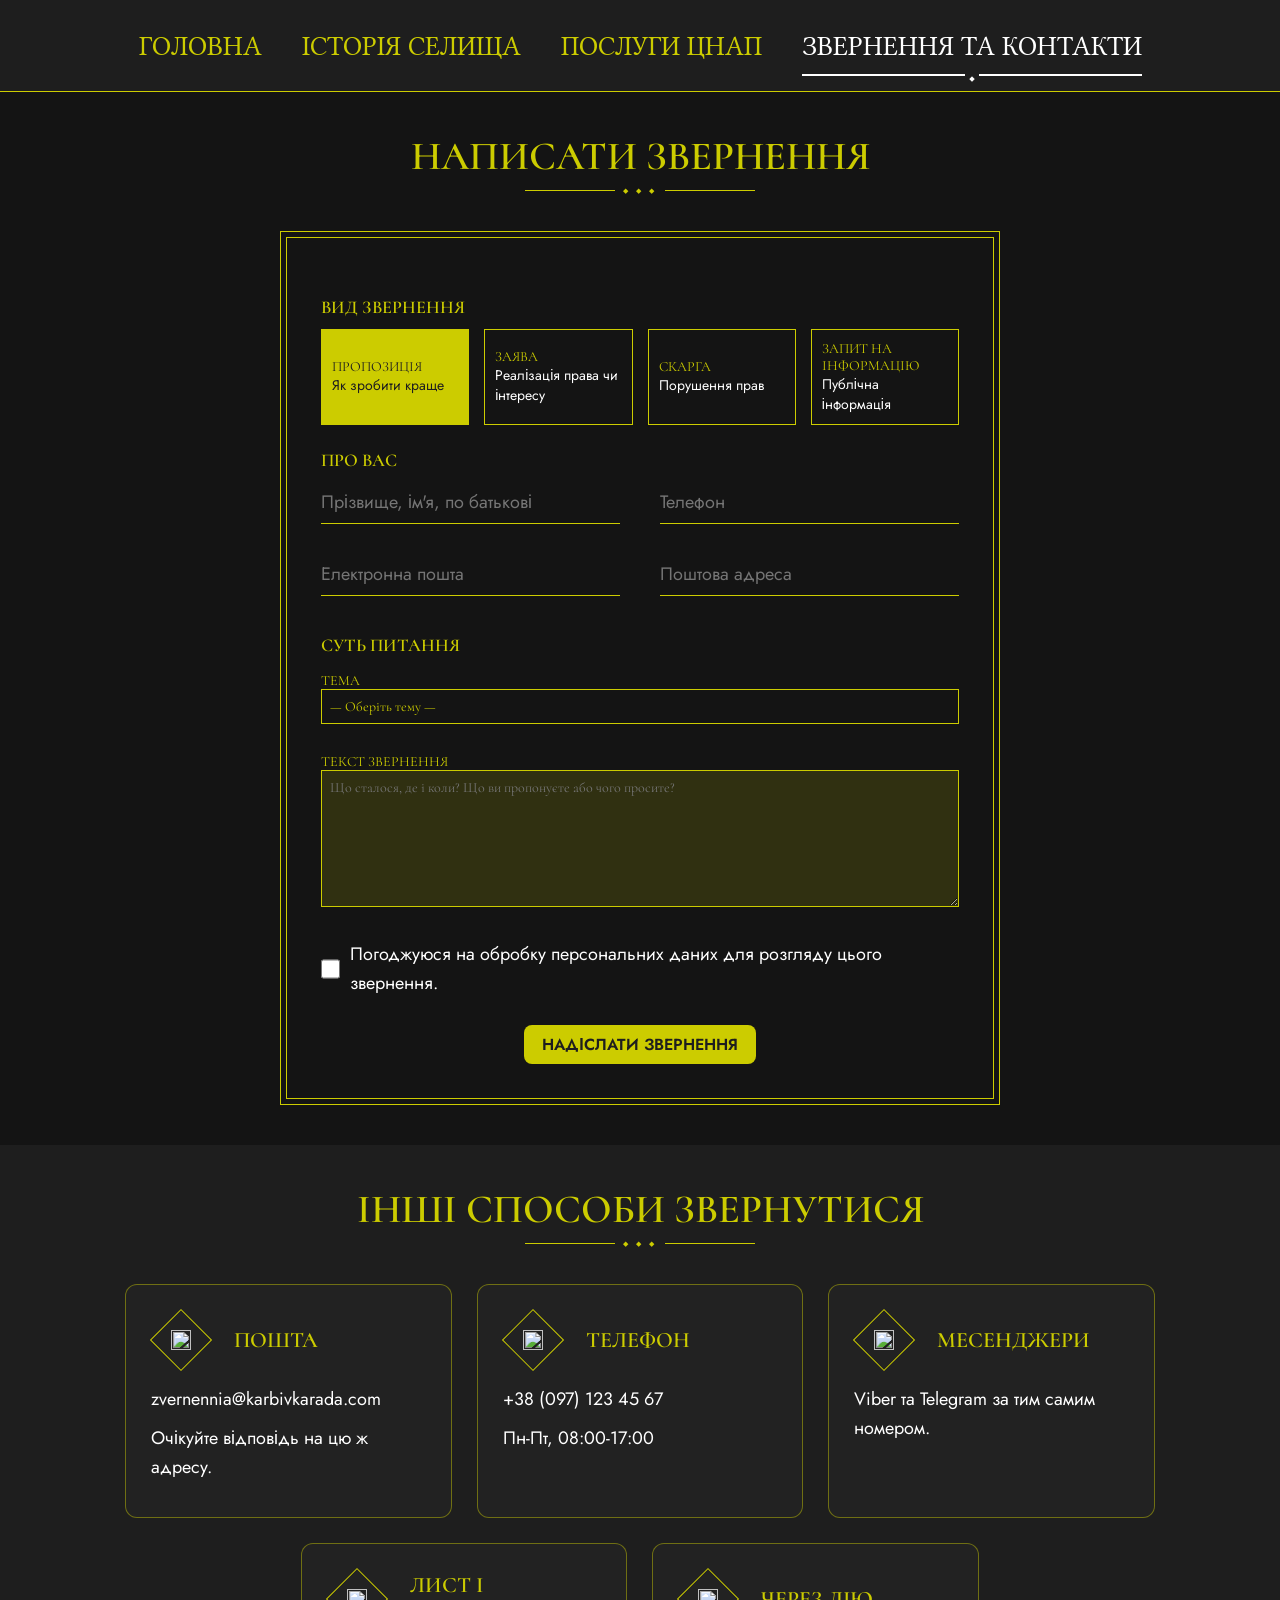
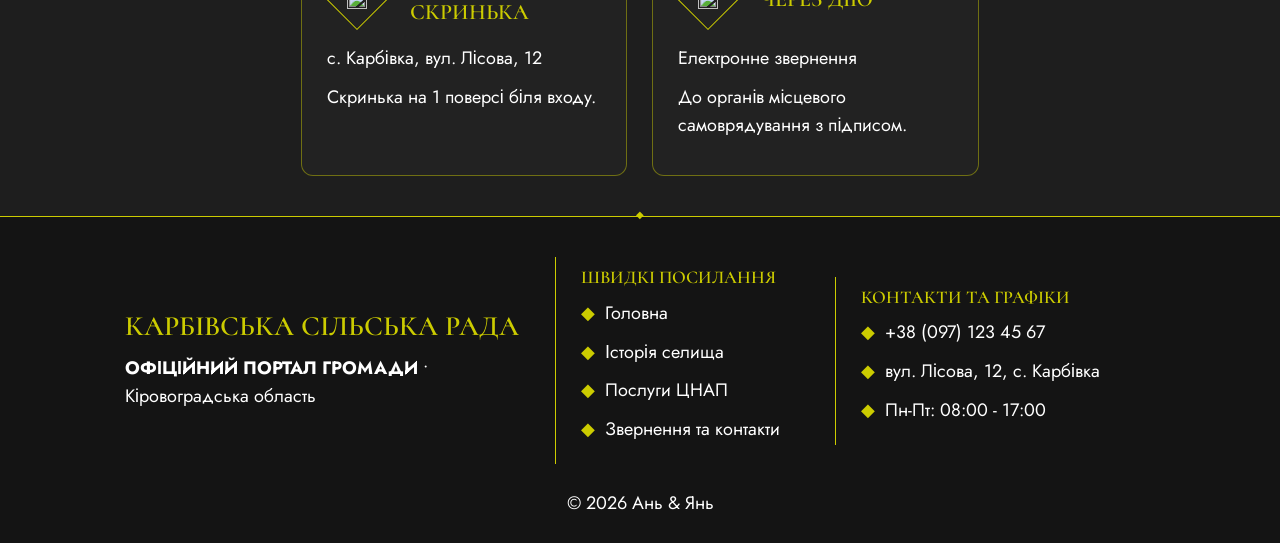
==== contact.html @ 9ec7e007 "Individual task" ====
<!doctype html>
<html lang="uk">
	<head>
		<meta charset="utf-8" />
		<meta name="viewport" content="width=device-width,initial-scale=1" />
		<title>Звернення та контакти — Карбівська сільська рада</title>
		<link rel="stylesheet" href="css/reset.css" />
		<link rel="stylesheet" href="css/base.css" />
		<link rel="stylesheet" href="css/components.css" />
		<link rel="stylesheet" href="css/layout.css" />
		<link rel="stylesheet" href="css/contact.css" />
		<link rel="stylesheet" href="css/responsive.css" />
	</head>
	<body data-p="contact">
		<!-- Шапка сайту -->
		<header class="top">
			<button class="burger" aria-label="Меню">
				<img class="" src="img/icons/menu.svg" alt="" />
			</button>
			<nav id="nav">
				<a href="index.html">Головна</a>
				<a href="history.html">Історія селища</a>
				<a href="services.html">Послуги ЦНАП</a>
				<a href="contact.html" class="on">Звернення та контакти</a>
			</nav>
		</header>
		<main>
			<section class="sec alt">
				<div class="wrap">
					<h2 class="ttl">НАПИСАТИ ЗВЕРНЕННЯ</h2>
					<div class="dv s"></div>
					<form id="f" class="frame fm" novalidate>
						<h4>Вид звернення</h4>
						<div class="types" id="types">
							<button type="button" data-t="0">
								<b>Пропозиція</b>
								Як зробити краще
							</button>
							<button type="button" data-t="1">
								<b>Заява</b>
								Реалізація права чи інтересу
							</button>
							<button type="button" data-t="2">
								<b>Скарга</b>
								Порушення прав
							</button>
							<button type="button" data-t="3">
								<b>Запит на інформацію</b>
								Публічна інформація
							</button>
						</div>
						<h4>Про вас</h4>
						<div class="g2">
							<label>
								<input name="name" placeholder="Прізвище, ім'я, по батькові" />
								<span class="err"></span>
							</label>
							<label>
								<input name="phone" placeholder="Телефон" />
								<span class="err"></span>
							</label>
							<label>
								<input name="email" placeholder="Електронна пошта" />
								<span class="err"></span>
							</label>
							<label>
								<input name="addr" placeholder="Поштова адреса" />
								<span class="err"></span>
							</label>
						</div>
						<h4>Суть питання</h4>
						<label class="lb">
							ТЕМА
							<select name="topic"></select>
							<span class="err"></span>
						</label>
						<label class="lb">
							ТЕКСТ ЗВЕРНЕННЯ
							<textarea
								name="text"
								rows="7"
								placeholder="Що сталося, де і коли? Що ви пропонуєте або чого просите?"
							></textarea>
							<span class="err"></span>
						</label>
						<label class="chk">
							<input type="checkbox" name="ok" />
							Погоджуюся на обробку персональних даних для розгляду цього звернення.
						</label>
						<span class="err" id="eok"></span>
						<button class="btn c" type="submit">НАДІСЛАТИ ЗВЕРНЕННЯ</button>
						<p id="okm" class="okm" hidden>
							Звернення надіслано. Відповідь надійде на вказану пошту.
						</p>
					</form>
				</div>
			</section>
			<section class="sec">
				<div class="wrap">
					<h2 class="ttl">ІНШІ СПОСОБИ ЗВЕРНУТИСЯ</h2>
					<div class="dv s"></div>
					<div class="grid3 o">
						<div class="card">
							<h3>
								<span class="dia"><img class="" src="img/icons/mail.svg" alt="" /></span>
								ПОШТА
							</h3>
							<p>zvernennia@karbivkarada.com</p>
							<p>Очікуйте відповідь на цю ж адресу.</p>
						</div>
						<div class="card">
							<h3>
								<span class="dia"><img class="" src="img/icons/phone.svg" alt="" /></span>
								ТЕЛЕФОН
							</h3>
							<p>+38 (097) 123 45 67</p>
							<p>Пн-Пт, 08:00-17:00</p>
						</div>
						<div class="card">
							<h3>
								<span class="dia"><img class="" src="img/icons/chat.svg" alt="" /></span>
								МЕСЕНДЖЕРИ
							</h3>
							<p>Viber та Telegram за тим самим номером.</p>
							<p></p>
						</div>
						<div class="card">
							<h3>
								<span class="dia"><img class="" src="img/icons/location.svg" alt="" /></span>
								ЛИСТ І СКРИНЬКА
							</h3>
							<p>с. Карбівка, вул. Лісова, 12</p>
							<p>Скринька на 1 поверсі біля входу.</p>
						</div>
						<div class="card">
							<h3>
								<span class="dia"><img class="" src="img/icons/mobile.svg" alt="" /></span>
								ЧЕРЕЗ ДІЮ
							</h3>
							<p>Електронне звернення</p>
							<p>До органів місцевого самоврядування з підписом.</p>
						</div>
					</div>
				</div>
			</section>
		</main>
		<!-- Футер сайту -->
		<footer class="ft">
			<div class="wrap fg">
				<div>
					<h3>Карбівська сільська рада</h3>
					<p>
						<b>ОФІЦІЙНИЙ ПОРТАЛ ГРОМАДИ</b>
						• Кіровоградська область
					</p>
				</div>
				<div class="fc">
					<h4>Швидкі посилання</h4>
					<a href="index.html">Головна</a>
					<a href="history.html">Історія селища</a>
					<a href="services.html">Послуги ЦНАП</a>
					<a href="contact.html">Звернення та контакти</a>
				</div>
				<div class="fc">
					<h4>Контакти та графіки</h4>
					<p>+38 (097) 123 45 67</p>
					<p>вул. Лісова, 12, с. Карбівка</p>
					<p>Пн-Пт: 08:00 - 17:00</p>
				</div>
			</div>
			<p class="cp">© 2026 Ань &amp; Янь</p>
		</footer>
		<script src="js/common/utils.js"></script>
		<script src="js/common/nav.js"></script>
		<script src="js/data/topics.js"></script>
		<script src="js/pages/contact.js"></script>
	</body>
</html>
---- css/base.css ----
/* Шрифти з Google Fonts */
@import url("https://fonts.googleapis.com/css2?family=Cormorant:wght@500;600;700&family=Jost:wght@400;500;600&family=Libertinus+Serif:wght@400;600&family=Nunito:wght@600;700&display=swap");

:root {
	/* ширина сторінки */
	--width: 1440px;
	--content-width: 1190px;

	/* кольори */
	--color-accent: #CCCC00;
	--color-bg: #1E1E1E;
	--color-bg-dark: #141414;
	--color-white: #FFFFFF;
	--color-text: #FFFFFF;
	--color-card: #222222;
	--color-muted: #B9B9A8;
	--color-error: #FF7A6B;

	/* шрифти */
	--font-head: "Cormorant", Georgia, serif;
	--font-menu: "Libertinus Serif", Georgia, serif;
	--font-text: "Jost", Arial, sans-serif;
	--font-num: "Nunito", Arial, sans-serif;

	/* жирність шрифту */
	--fw-regular: 400;
	--fw-medium: 500;
	--fw-semibold: 600;
	--fw-bold: 700;

	/* розміри тексту */
	--size-menu: 30px; /* пункти меню */
	--size-h1: 48px; /* назва сайту в банері */
	--size-h2: 40px; /* заголовки секцій */
	--size-h3: 22px; /* підзаголовки */
	--size-num: 40px; /* числа (дати подій) */
	--size-p: 18px; /* основний текст */

	/* відступи */
	--space-xs: 10px;
	--space-sm: 15px;
	--space-md: 25px;
	--space-lg: 40px;
	--space-side: 125px; /* бокові поля контенту */
	--space-top: 40px; /* відступ зверху */

	/* скруглення кутів */
	--radius-sm: 8px;
	--radius-md: 10px;
}

html {
	scroll-behavior: smooth;
}

body {
	font-family: var(--font-text);
	font-weight: var(--fw-regular);
	font-size: var(--size-p);
	line-height: 1.6;
	color: var(--color-text);
	background: var(--color-bg);
	overflow-x: hidden;
}

a {
	color: inherit;
}

h1, h2, h3, h4 {
	font-family: var(--font-head);
	font-weight: var(--fw-semibold);
	line-height: 1.2;
	color: var(--color-accent);
	text-transform: uppercase;
}

h1 { font-size: var(--size-h1); }
h2 { font-size: var(--size-h2); }
h3 { font-size: var(--size-h3); }
h4 { font-size: var(--size-p); }

em {
	font-style: normal;
	color: var(--color-accent);
}

/* Контейнер контенту з боковими полями */
.wrap {
	max-width: var(--width);
	margin: 0 auto;
	padding-inline: var(--space-side);
}

/* Вертикальні відступи секцій */
.sec {
	padding-block: var(--space-lg);
}

/* Темний фон секції */
.alt {
	background: var(--color-bg-dark);
	--bg-sec: var(--color-bg-dark);
}
---- css/components.css ----
/* Елементи, що повторюються: заголовки, розділювачі, кнопки, рамки, картки, іконки */

.ttl {
	text-align: center;
	font-size: clamp(26px, 4vw, var(--size-h2));
	margin-bottom: var(--space-xs);
}
.dv {
	position: relative;
	height: 1px;
	background: var(--color-accent);
	margin: var(--space-sm) 0;
}
.dv::after {
	content: '◆ ◆ ◆';
	position: absolute;
	left: 50%;
	top: 50%;
	transform: translate(-50%, -50%);
	padding: 0 8px;
	background: var(--bg-sec, var(--color-bg));
	color: var(--color-accent);
	font-size: 7px;
	line-height: 1;
	letter-spacing: 3px;
	white-space: nowrap;
}
.dv.s {
	width: 230px;
	margin: 0 auto var(--space-lg);
}
.btn {
	display: inline-flex;
	align-items: center;
	gap: var(--space-xs);
	background: var(--color-accent);
	color: var(--color-bg);
	font: var(--fw-semibold) 16px var(--font-text);
	padding: 8px 18px;
	border-radius: var(--radius-sm);
	transition: 0.2s;
}
.btn:hover {
	box-shadow: 0 0 14px var(--color-accent);
}
.btn.full {
	display: flex;
	justify-content: center;
	margin-top: var(--space-sm);
}
.frame {
	border: 1px solid var(--color-accent);
	outline: 1px solid var(--color-accent);
	outline-offset: -7px;
	padding: var(--space-md);
}
.pframe {
	border: 1px solid var(--color-accent);
	padding: 5px;
}
.pframe img {
	width: 100%;
	border: 1px solid var(--color-accent);
	object-fit: cover;
	background: var(--color-card);
}
.card {
	background: var(--color-card);
	border: 1px solid rgba(204, 204, 0, 0.45);
	border-radius: 12px;
	padding: var(--space-md);
	transition: 0.25s;
}
.card:hover {
	border-color: var(--color-accent);
	box-shadow: 0 0 22px rgba(204, 204, 0, 0.45);
}
.dia {
	display: grid;
	place-items: center;
	flex: none;
	width: 44px;
	height: 44px;
	margin: 8px 16px 8px 8px;
	border: 1px solid var(--color-accent);
	transform: rotate(45deg);
}
.dia img {
	transform: rotate(-45deg);
	width: 20px;
	height: 20px;
}
.sq {
	display: grid;
	place-items: center;
	flex: none;
	width: 40px;
	height: 40px;
	border: 1px solid var(--color-accent);
}
.sq img {
	width: 20px;
	height: 20px;
}
.ic {
	display: inline-block;
	width: 20px;
	height: 20px;
	vertical-align: middle;
}
.grid3 {
	display: grid;
	grid-template-columns: repeat(3, 1fr);
	gap: var(--space-md);
}
.grid3 h3 {
	display: flex;
	align-items: center;
	gap: var(--space-sm);
	margin-bottom: var(--space-sm);
}
.grid3 ul {
	list-style: none;
}
.grid3 li {
	margin: var(--space-xs) 0;
}
.grid3 li::before {
	content: '◆';
	color: var(--color-accent);
	font-size: 10px;
	margin-right: var(--space-xs);
}
.grid3 p {
	margin: var(--space-xs) 0;
}
.grid3.o {
	grid-template-columns: repeat(6, 1fr);
}
.o .card {
	grid-column: span 2;
}
.o .card:nth-child(4) {
	grid-column: 2/4;
}
.o .card:nth-child(5) {
	grid-column: 4/6;
}
.mut {
	text-align: center;
	color: var(--color-muted);
}
---- css/layout.css ----
/* Шапка з меню, бургер і футер (спільні для всіх сторінок) */

.top {
	padding: var(--space-md) var(--space-side) var(--space-sm);
	border-bottom: 1px solid var(--color-accent);
	text-align: center;
}
.burger {
	display: none;
	margin: 0 auto;
	padding: 6px 12px;
	border: 1px solid var(--color-accent);
}
.burger img {
	width: 26px;
}
nav {
	display: flex;
	justify-content: center;
	gap: clamp(20px, 3.5vw, var(--space-lg));
}
nav a {
	position: relative;
	padding-bottom: 6px;
	font-family: var(--font-menu);
	font-size: clamp(18px, 2.1vw, var(--size-menu));
	text-transform: uppercase;
	color: var(--color-accent);
}
nav a.on {
	color: var(--color-white);
	border-bottom: 2px solid var(--color-white);
}
nav a.on::after {
	content: '◆';
	position: absolute;
	left: 50%;
	bottom: -9px;
	transform: translateX(-50%);
	padding: 0 4px;
	background: var(--color-bg);
	color: var(--color-white);
	font-size: 9px;
	line-height: 1;
}
.ft {
	position: relative;
	border-top: 1px solid var(--color-accent);
	background: var(--color-bg-dark);
	padding-top: var(--space-lg);
}
.ft::before {
	content: '◆';
	position: absolute;
	top: -7px;
	left: 50%;
	transform: translateX(-50%);
	color: var(--color-accent);
	font-size: 10px;
	line-height: 1;
}
.fg {
	display: grid;
	grid-template-columns: 1fr 280px 320px;
	align-items: center;
}
.fg > div {
	padding: var(--space-xs) var(--space-md);
}
.fg > div:first-child {
	padding-left: 0;
}
.fg h3 {
	font-size: 28px;
	margin-bottom: var(--space-xs);
}
.fc {
	border-left: 1px solid var(--color-accent);
}
.fc h4 {
	margin-bottom: var(--space-xs);
}
.fc a,
.fc p {
	display: block;
	margin: var(--space-xs) 0;
}
.fc a::before,
.fc p::before {
	content: '◆';
	color: var(--color-accent);
	margin-right: var(--space-xs);
}
.cp {
	padding: var(--space-md);
	text-align: center;
}
---- css/contact.css ----
/* Звернення: форма та вкладки видів звернення */

.fm {
	max-width: 720px;
	margin: 0 auto;
	padding: var(--space-lg);
}
.fm h4 {
	margin: var(--space-md) 0 var(--space-xs);
}
.types {
	display: grid;
	grid-template-columns: repeat(4, 1fr);
	gap: var(--space-sm);
}
.types button {
	padding: var(--space-xs);
	border: 1px solid var(--color-accent);
	text-align: left;
	font-size: 14px;
}
.types b {
	display: block;
	font: var(--fw-regular) 14px var(--font-head);
	color: var(--color-accent);
	text-transform: uppercase;
}
.types .on {
	background: var(--color-accent);
	color: var(--color-bg);
}
.types .on b {
	color: var(--color-bg);
}
.g2 {
	display: grid;
	grid-template-columns: 1fr 1fr;
	gap: var(--space-sm) var(--space-lg);
}
.fm input:not([type='checkbox']) {
	width: 100%;
	padding: 8px 0;
	border-bottom: 1px solid var(--color-accent);
	outline: 0;
}
.fm select,
.fm textarea {
	width: 100%;
	padding: 8px;
	border: 1px solid var(--color-accent);
	outline: 0;
}
.fm select {
	appearance: none;
	background: url(../img/icons/chevron.svg) no-repeat right 10px center;
}
.fm select option {
	background: var(--color-bg);
}
.fm textarea {
	background: rgba(204, 204, 0, 0.15);
	resize: vertical;
}
.lb {
	display: block;
	margin-top: var(--space-sm);
	font: 14px var(--font-head);
	color: var(--color-accent);
}
.chk {
	display: flex;
	align-items: center;
	gap: var(--space-xs);
	margin: var(--space-sm) 0 4px;
}
.chk input {
	width: 20px;
	height: 20px;
	accent-color: var(--color-accent);
}
.err {
	display: block;
	min-height: 14px;
	font-size: 12px;
	color: var(--color-error);
}
.btn.c {
	display: flex;
	margin: var(--space-xs) auto 0;
}
.okm {
	margin-top: var(--space-sm);
	text-align: center;
	color: var(--color-accent);
}
---- css/responsive.css ----
/* Адаптивність: до 1200px, планшет (до 900px), телефон (до 600px) */

@media (max-width: 1200px) {
	:root {
		--space-side: 40px;
	}
	.ban {
		grid-template-columns: 100px 1fr 24px 240px;
	}
	.addr {
		grid-template-columns: 320px 1fr;
		gap: var(--space-lg);
	}
	.fg {
		grid-template-columns: 1fr 1fr;
	}
	.cg {
		padding: var(--space-lg);
	}
}
@media (max-width: 900px) {
	.burger {
		display: block;
	}
	nav {
		display: none;
		flex-direction: column;
		gap: 0;
		margin-top: var(--space-sm);
	}
	nav.open {
		display: flex;
	}
	nav a {
		padding: 10px 0;
	}
	nav a.on::after {
		display: none;
	}
	.ban,
	.addr,
	.two,
	.ev,
	.cg,
	.fg {
		grid-template-columns: 1fr;
	}
	.fan,
	.sep,
	.two::before {
		display: none;
	}
	.two > div {
		padding-inline: 0;
	}
	.grid3,
	.grid3.o {
		grid-template-columns: 1fr 1fr;
	}
	.o .card {
		grid-column: auto !important;
	}
	.ev.r figure {
		order: 0;
	}
	.ev.r > div {
		text-align: left;
	}
	.mayor {
		max-width: 380px;
		margin: 0 auto;
	}
	.fc {
		border-left: 0;
	}
	.fg > div {
		padding-inline: 0;
	}
}
@media (max-width: 600px) {
	:root {
		--space-side: 20px;
	}
	.grid3,
	.grid3.o,
	.types,
	.g2 {
		grid-template-columns: 1fr;
	}
	.tip2 {
		width: 150px;
		font-size: 14px;
	}
	.tip2 .gem {
		display: none;
	}
	.pt {
		font-size: 16px;
	}
	.evt {
		grid-template-columns: 70px 1fr;
	}
	.fr {
		flex-wrap: wrap;
	}
	.fm {
		padding: var(--space-md) var(--space-sm);
	}
	.hd {
		flex-direction: column;
	}
	.dv.s {
		width: 60%;
	}
}
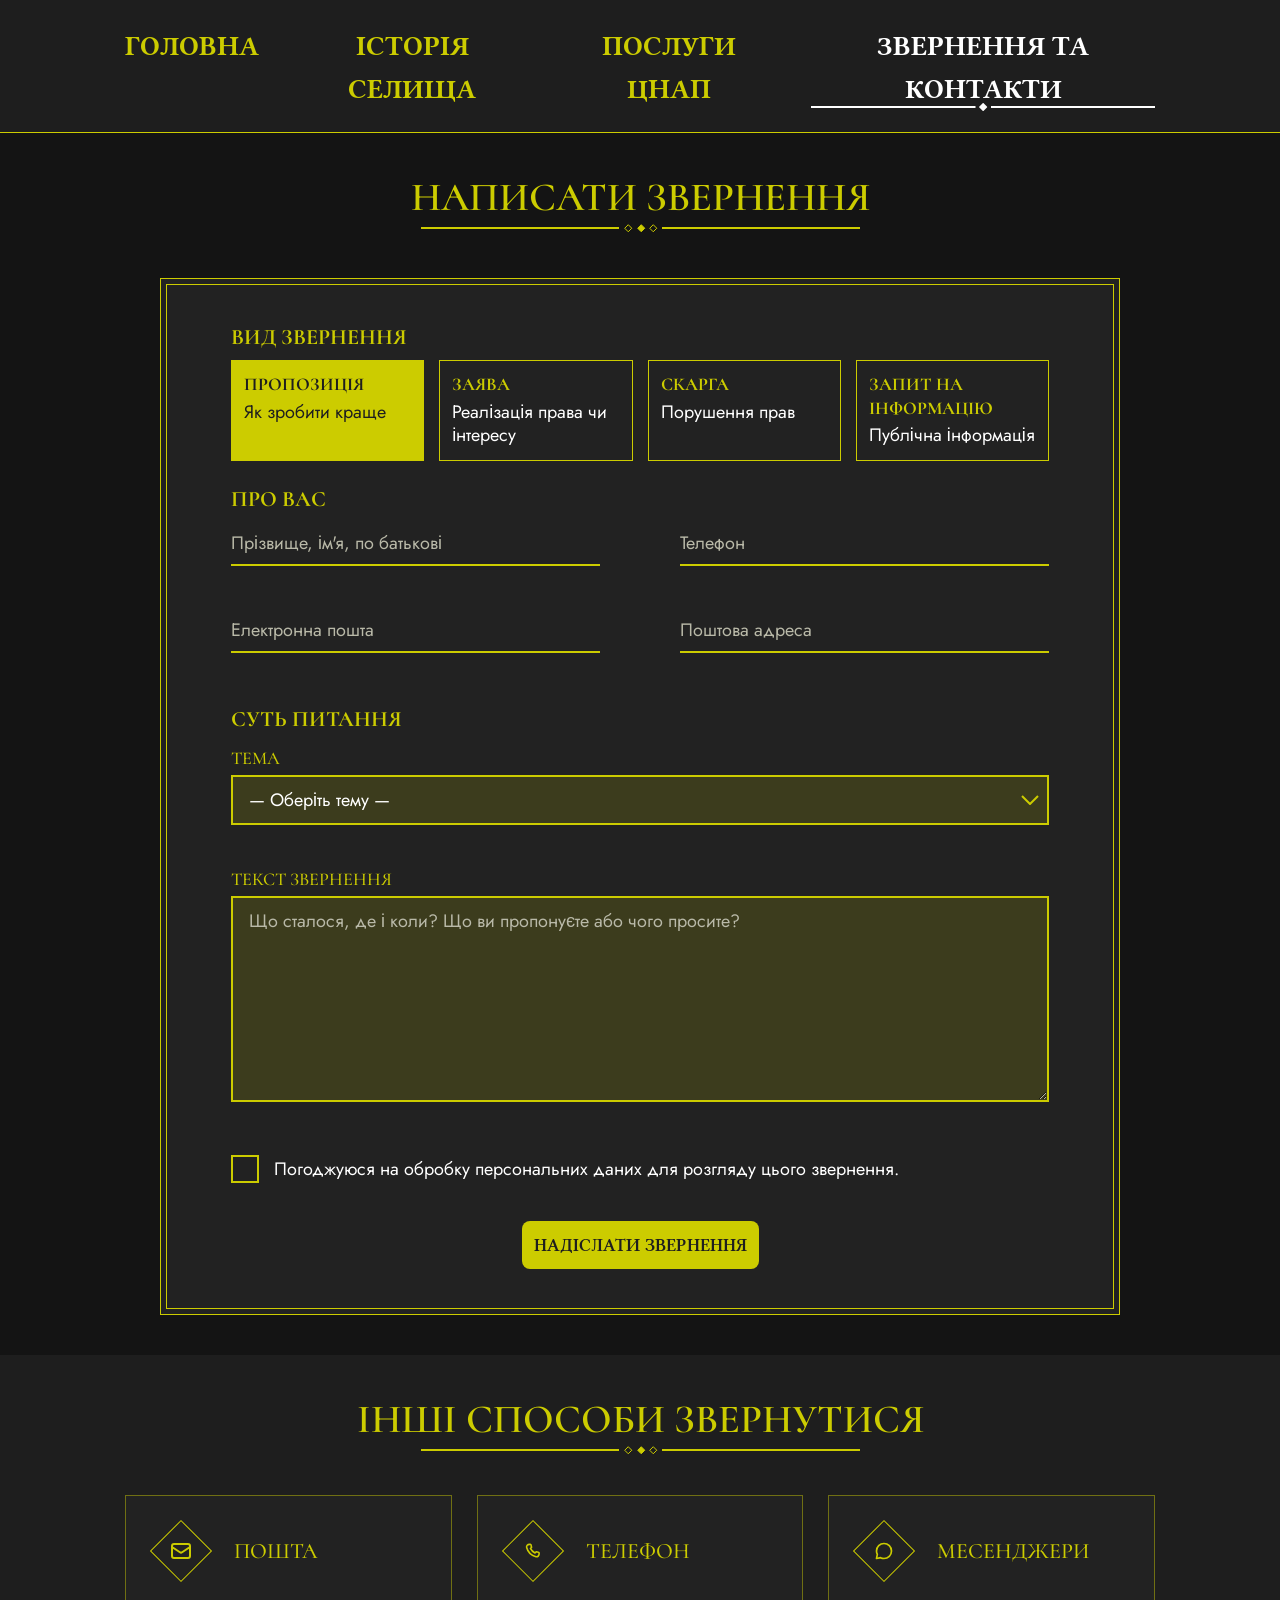
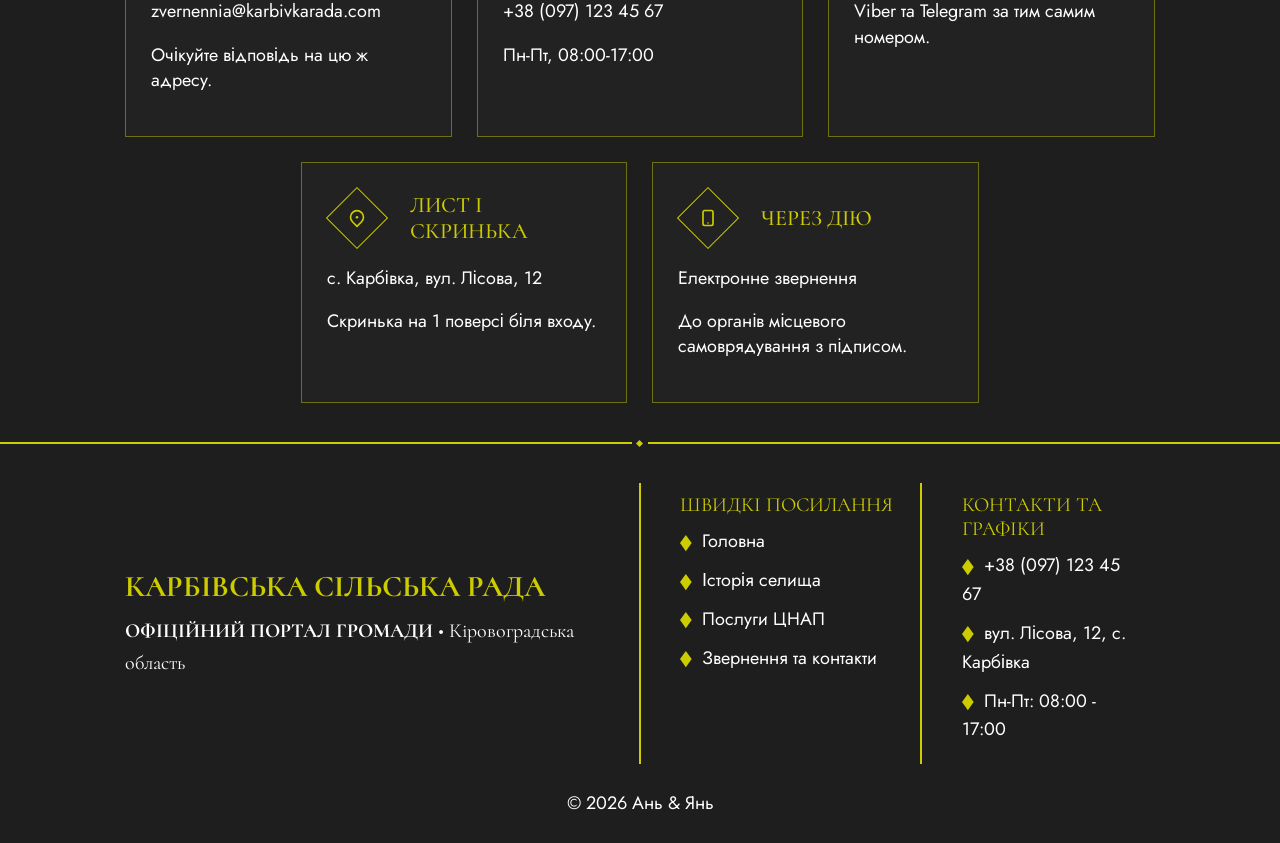
==== commit d62137a3: "Комп'ютерна версія 100%" ====
--- a/contact.html
+++ b/contact.html
@@ -28,7 +28,7 @@
 			<section class="sec alt">
 				<div class="wrap">
 					<h2 class="ttl">НАПИСАТИ ЗВЕРНЕННЯ</h2>
-					<div class="dv s"></div>
+					<div class="dv"></div>
 					<form id="f" class="frame fm" novalidate>
 						<h4>Вид звернення</h4>
 						<div class="types" id="types">
@@ -98,7 +98,7 @@
 			<section class="sec">
 				<div class="wrap">
 					<h2 class="ttl">ІНШІ СПОСОБИ ЗВЕРНУТИСЯ</h2>
-					<div class="dv s"></div>
+					<div class="dv"></div>
 					<div class="grid3 o">
 						<div class="card">
 							<h3>
--- a/css/base.css
+++ b/css/base.css
@@ -1,5 +1,5 @@
 /* Шрифти з Google Fonts */
-@import url("https://fonts.googleapis.com/css2?family=Cormorant:wght@500;600;700&family=Jost:wght@400;500;600&family=Libertinus+Serif:wght@400;600&family=Nunito:wght@600;700&display=swap");
+@import url("https://fonts.googleapis.com/css2?family=Cormorant:wght@400;500;600;700&family=Jost:wght@400;500;600&family=Libertinus+Serif:wght@400;600;700&family=Nunito:wght@600;700&display=swap");
 
 :root {
 	/* ширина сторінки */
@@ -102,3 +102,7 @@
 	background: var(--color-bg-dark);
 	--bg-sec: var(--color-bg-dark);
 }
+
+[hidden] {
+	display: none !important;
+}
--- a/css/components.css
+++ b/css/components.css
@@ -1,152 +1,192 @@
-/* Елементи, що повторюються: заголовки, розділювачі, кнопки, рамки, картки, іконки */
+/*заголовки секцій*/
+.ttl {
+    text-align: center;
+    font-size: var(--size-h2);
+    line-height: 1.2;  
+    margin-bottom: 0;
+}
 
-.ttl {
-	text-align: center;
-	font-size: clamp(26px, 4vw, var(--size-h2));
-	margin-bottom: var(--space-xs);
+
+.ttl + .dv {
+    margin-top: 3px; /* відстанб між заголовком і роздільником */
 }
+
+
+/* Розділювач з двома пустими ромбами */
 .dv {
-	position: relative;
-	height: 1px;
-	background: var(--color-accent);
-	margin: var(--space-sm) 0;
+    --dv-mask: url("data:image/svg+xml,<svg xmlns='http://www.w3.org/2000/svg' width='439' height='9' viewBox='0 0 439 9' fill='none'><path d='M0 4H198' stroke='black' stroke-width='2'/><path d='M241 4H439' stroke='black' stroke-width='2'/><path d='M207.241 0.707107L210.778 4.24095L207.244 7.77817L203.707 4.24433L207.241 0.707107Z' stroke='black'/><path d='M220.241 0.707107L223.778 4.24095L220.244 7.77817L216.707 4.24433L220.241 0.707107Z' fill='black' stroke='black'/><path d='M232.241 0.707107L235.778 4.24095L232.244 7.77817L228.707 4.24433L232.241 0.707107Z' stroke='black'/></svg>");
+    width: min(439px, 100%);
+    aspect-ratio: 439 / 9;
+    margin-inline: auto;
+    background: var(--color-accent);
+    -webkit-mask: var(--dv-mask) center / 100% 100% no-repeat;
+    mask: var(--dv-mask) center / 100% 100% no-repeat;
 }
-.dv::after {
-	content: '◆ ◆ ◆';
-	position: absolute;
-	left: 50%;
-	top: 50%;
-	transform: translate(-50%, -50%);
-	padding: 0 8px;
-	background: var(--bg-sec, var(--color-bg));
-	color: var(--color-accent);
-	font-size: 7px;
-	line-height: 1;
-	letter-spacing: 3px;
-	white-space: nowrap;
+
+
+/* Розділювач з заповненими ромбами */
+.dv.s {
+    --dv-mask: url("data:image/svg+xml,<svg xmlns='http://www.w3.org/2000/svg' width='439' height='9' viewBox='0 0 439 9' fill='none'><path d='M0 4H198' stroke='black' stroke-width='2'/><path d='M241 4H439' stroke='black' stroke-width='2'/><path d='M207.241 0.707107L210.778 4.24095L207.244 7.77817L203.707 4.24433L207.241 0.707107Z' fill='black' stroke='black'/><path d='M220.241 0.707107L223.778 4.24095L220.244 7.77817L216.707 4.24433L220.241 0.707107Z' fill='black' stroke='black'/><path d='M232.241 0.707107L235.778 4.24095L232.244 7.77817L228.707 4.24433L232.241 0.707107Z' fill='black' stroke='black'/></svg>");
 }
-.dv.s {
-	width: 230px;
-	margin: 0 auto var(--space-lg);
+
+
+/* Розділювач з одним пустим ромбом*/
+.dv.p {
+    --dv-mask: url("data:image/svg+xml,<svg xmlns='http://www.w3.org/2000/svg' width='439' height='9' viewBox='0 0 439 9' fill='none'><path d='M0 4H198' stroke='black' stroke-width='2'/><path d='M241 4H439' stroke='black' stroke-width='2'/><path d='M207.241 0.707107L210.778 4.24095L207.244 7.77817L203.707 4.24433L207.241 0.707107Z' fill='black' stroke='black'/><path d='M220.241 0.707107L223.778 4.24095L220.244 7.77817L216.707 4.24433L220.241 0.707107Z' stroke='black'/><path d='M232.241 0.707107L235.778 4.24095L232.244 7.77817L228.707 4.24433L232.241 0.707107Z' fill='black' stroke='black'/></svg>");
 }
+
+
+/* Розділювач з одним ромбом*/
+.dv.o {
+    --dv-mask: url("data:image/svg+xml,<svg xmlns='http://www.w3.org/2000/svg' width='319' height='8' viewBox='0 0 319 8' fill='none'><path d='M0 3H150' stroke='black' stroke-width='2'/><path d='M169 3H319' stroke='black' stroke-width='2'/><polygon points='159.54,0 163.083,3.53 159.54,7.06 156,3.53' fill='black'/></svg>");
+
+
+    width: min(319px, 100%);
+    aspect-ratio: 319 / 8;
+}
+/* Розділювач на всб ширину*/
+.dvw {
+    --dvw-dia: url("data:image/svg+xml,<svg xmlns='http://www.w3.org/2000/svg' width='33.5' height='8.5' viewBox='0 0 33.5 8.5'><g fill='none' stroke='black' stroke-width='1'><polygon points='4.25,0.707 7.793,4.25 4.25,7.793 0.707,4.25'/><polygon points='29.25,0.707 32.793,4.25 29.25,7.793 25.707,4.25'/></g><polygon points='16.75,0 21,4.25 16.75,8.5 12.5,4.25' fill='black'/></svg>");
+    display: block;
+    width: 100%;
+    height: 9px;
+    background: var(--color-accent);
+    -webkit-mask:
+        linear-gradient(#000, #000) left center / calc(50% - 21.75px) 2px no-repeat,
+        linear-gradient(#000, #000) right center / calc(50% - 21.75px) 2px no-repeat,
+        var(--dvw-dia) center / 33.5px 8.5px no-repeat;
+    mask:
+        linear-gradient(#000, #000) left center / calc(50% - 21.75px) 2px no-repeat,
+        linear-gradient(#000, #000) right center / calc(50% - 21.75px) 2px no-repeat,
+        var(--dvw-dia) center / 33.5px 8.5px no-repeat;
+}
+
+
+
+
+
+
 .btn {
-	display: inline-flex;
-	align-items: center;
-	gap: var(--space-xs);
-	background: var(--color-accent);
-	color: var(--color-bg);
-	font: var(--fw-semibold) 16px var(--font-text);
-	padding: 8px 18px;
-	border-radius: var(--radius-sm);
-	transition: 0.2s;
+    display: inline-flex;
+    align-items: center;
+    gap: var(--space-xs);
+    background: var(--color-accent);
+    color: var(--color-bg);
+    font: var(--fw-semibold) 16px var(--font-text);
+    padding: 8px 18px;
+    border-radius: var(--radius-sm);
+    transition: 0.2s;
 }
 .btn:hover {
-	box-shadow: 0 0 14px var(--color-accent);
+    box-shadow: 0 0 14px var(--color-accent);
 }
 .btn.full {
-	display: flex;
-	justify-content: center;
-	margin-top: var(--space-sm);
+    display: flex;
+    justify-content: center;
+    margin-top: var(--space-sm);
 }
 .frame {
-	border: 1px solid var(--color-accent);
-	outline: 1px solid var(--color-accent);
-	outline-offset: -7px;
-	padding: var(--space-md);
+    border: 1px solid var(--color-accent);
+    outline: 1px solid var(--color-accent);
+    outline-offset: -7px;
+    padding: var(--space-md);
 }
 .pframe {
-	border: 1px solid var(--color-accent);
-	padding: 5px;
+    border: 1px solid var(--color-accent);
+    padding: 5px;
 }
 .pframe img {
-	width: 100%;
-	border: 1px solid var(--color-accent);
-	object-fit: cover;
-	background: var(--color-card);
+    width: 100%;
+    border: 1px solid var(--color-accent);
+    object-fit: cover;
+    background: var(--color-card);
 }
 .card {
-	background: var(--color-card);
-	border: 1px solid rgba(204, 204, 0, 0.45);
-	border-radius: 12px;
-	padding: var(--space-md);
-	transition: 0.25s;
+    background: var(--color-card);
+    border: 1px solid rgba(204, 204, 0, 0.45);
+    border-radius: 12px;
+    padding: var(--space-md);
+    transition: 0.25s;
 }
 .card:hover {
-	border-color: var(--color-accent);
-	box-shadow: 0 0 22px rgba(204, 204, 0, 0.45);
+    border-color: var(--color-accent);
+    box-shadow: 0 0 22px rgba(204, 204, 0, 0.45);
 }
 .dia {
-	display: grid;
-	place-items: center;
-	flex: none;
-	width: 44px;
-	height: 44px;
-	margin: 8px 16px 8px 8px;
-	border: 1px solid var(--color-accent);
-	transform: rotate(45deg);
+    display: grid;
+    place-items: center;
+    flex: none;
+    width: 44px;
+    height: 44px;
+    margin: 8px 16px 8px 8px;
+    border: 1px solid var(--color-accent);
+    transform: rotate(45deg);
 }
 .dia img {
-	transform: rotate(-45deg);
-	width: 20px;
-	height: 20px;
+    transform: rotate(-45deg);
+    width: 20px;
+    height: 20px;
 }
 .sq {
-	display: grid;
-	place-items: center;
-	flex: none;
-	width: 40px;
-	height: 40px;
-	border: 1px solid var(--color-accent);
+    display: grid;
+    place-items: center;
+    flex: none;
+    width: 40px;
+    height: 40px;
+    border: 1px solid var(--color-accent);
 }
 .sq img {
-	width: 20px;
-	height: 20px;
+    width: 20px;
+    height: 20px;
 }
 .ic {
-	display: inline-block;
-	width: 20px;
-	height: 20px;
-	vertical-align: middle;
+    display: inline-block;
+    width: 20px;
+    height: 20px;
+    vertical-align: middle;
 }
 .grid3 {
-	display: grid;
-	grid-template-columns: repeat(3, 1fr);
-	gap: var(--space-md);
+    display: grid;
+    grid-template-columns: repeat(3, 1fr);
+    gap: var(--space-md);
 }
 .grid3 h3 {
-	display: flex;
-	align-items: center;
-	gap: var(--space-sm);
-	margin-bottom: var(--space-sm);
+    display: flex;
+    align-items: center;
+    gap: var(--space-sm);
+    margin-bottom: var(--space-sm);
 }
 .grid3 ul {
-	list-style: none;
+    list-style: none;
 }
 .grid3 li {
-	margin: var(--space-xs) 0;
+    margin: var(--space-xs) 0;
 }
 .grid3 li::before {
-	content: '◆';
-	color: var(--color-accent);
-	font-size: 10px;
-	margin-right: var(--space-xs);
+    content: '◆';
+    color: var(--color-accent);
+    font-size: 10px;
+    margin-right: var(--space-xs);
 }
 .grid3 p {
-	margin: var(--space-xs) 0;
+    margin: var(--space-xs) 0;
 }
 .grid3.o {
-	grid-template-columns: repeat(6, 1fr);
+    grid-template-columns: repeat(6, 1fr);
 }
 .o .card {
-	grid-column: span 2;
+    grid-column: span 2;
 }
 .o .card:nth-child(4) {
-	grid-column: 2/4;
+    grid-column: 2/4;
 }
 .o .card:nth-child(5) {
-	grid-column: 4/6;
+    grid-column: 4/6;
 }
 .mut {
-	text-align: center;
-	color: var(--color-muted);
+    text-align: center;
+    color: var(--color-muted);
 }
+
+
+
--- a/css/layout.css
+++ b/css/layout.css
@@ -1,97 +1,172 @@
 /* Шапка з меню, бургер і футер (спільні для всіх сторінок) */
 
+
 .top {
-	padding: var(--space-md) var(--space-side) var(--space-sm);
-	border-bottom: 1px solid var(--color-accent);
-	text-align: center;
+    padding: var(--space-md) var(--space-side) var(--space-sm);
+    border-bottom: 1px solid var(--color-accent);
+    text-align: center;
 }
 .burger {
-	display: none;
-	margin: 0 auto;
-	padding: 6px 12px;
-	border: 1px solid var(--color-accent);
+    display: none;
+    margin: 0 auto;
+    padding: 6px 12px;
+    border: 1px solid var(--color-accent);
 }
 .burger img {
-	width: 26px;
+    width: 26px;
 }
 nav {
-	display: flex;
-	justify-content: center;
-	gap: clamp(20px, 3.5vw, var(--space-lg));
+    display: flex;
+    justify-content: space-between;
+    gap: clamp(20px, 3.5vw, var(--space-lg));
 }
 nav a {
-	position: relative;
-	padding-bottom: 6px;
-	font-family: var(--font-menu);
-	font-size: clamp(18px, 2.1vw, var(--size-menu));
-	text-transform: uppercase;
-	color: var(--color-accent);
+    position: relative;
+    padding-bottom: 6px;
+    font-family: var(--font-menu);
+    font-size: clamp(18px, 2.1vw, var(--size-menu));
+    font-weight: var(--fw-bold);
+    text-transform: uppercase;
+    color: var(--color-accent);
 }
+
+
+/* Підкреслення активного пункту */
 nav a.on {
-	color: var(--color-white);
-	border-bottom: 2px solid var(--color-white);
+    --nav-gap: 10px;
+    color: var(--color-white);
+    border-bottom: 0;
+    position: relative;
 }
+
+
+nav a.on::before {
+    content: '';
+    position: absolute;
+    left: 0;
+    right: 0;
+    bottom: calc(var(--nav-gap) - 4.5px);
+    height: 9px;
+    background:
+        linear-gradient(var(--color-white), var(--color-white)) left center / calc(50% - 7.5px) 2px no-repeat,
+        linear-gradient(var(--color-white), var(--color-white)) right center / calc(50% - 7.5px) 2px no-repeat;
+}
+
+
 nav a.on::after {
-	content: '◆';
-	position: absolute;
-	left: 50%;
-	bottom: -9px;
-	transform: translateX(-50%);
-	padding: 0 4px;
-	background: var(--color-bg);
-	color: var(--color-white);
-	font-size: 9px;
-	line-height: 1;
+    content: '';
+    position: absolute;
+    left: 50%;
+    bottom: calc(var(--nav-gap) - 4.25px);
+    width: 8.5px;
+    height: 8.5px;
+    padding: 0;
+    background: var(--color-white);
+    transform: translateX(-50%);
+    clip-path: polygon(50% 0, 100% 50%, 50% 100%, 0 50%);
 }
+
+
 .ft {
-	position: relative;
-	border-top: 1px solid var(--color-accent);
-	background: var(--color-bg-dark);
-	padding-top: var(--space-lg);
+    position: relative;
+    background: var(--color-bg);
+    padding-top: var(--space-lg);
+    /* border-top прибрано, лінію тепер малює ::before */
 }
+
+
 .ft::before {
-	content: '◆';
-	position: absolute;
-	top: -7px;
-	left: 50%;
-	transform: translateX(-50%);
-	color: var(--color-accent);
-	font-size: 10px;
-	line-height: 1;
+    content: '';
+    position: absolute;
+    top: 0;
+    left: 0;
+    right: 0;
+    height: 8px;
+    transform: translateY(-50%);
+    background: var(--color-accent);
+    --ft-dia: url("data:image/svg+xml,<svg xmlns='http://www.w3.org/2000/svg' width='7.07' height='7.07' viewBox='0 0 7.07 7.07'><polygon points='3.535,0 7.07,3.535 3.535,7.07 0,3.535' fill='black'/></svg>");
+    -webkit-mask:
+        linear-gradient(#000, #000) left center / calc(50% - 8px) 2px no-repeat,
+        linear-gradient(#000, #000) right center / calc(50% - 8px) 2px no-repeat,
+        var(--ft-dia) center / 7.07px 7.07px no-repeat;
+    mask:
+        linear-gradient(#000, #000) left center / calc(50% - 8px) 2px no-repeat,
+        linear-gradient(#000, #000) right center / calc(50% - 8px) 2px no-repeat,
+        var(--ft-dia) center / 7.07px 7.07px no-repeat;
 }
 .fg {
-	display: grid;
-	grid-template-columns: 1fr 280px 320px;
-	align-items: center;
+    display: grid;
+    grid-template-columns: 50% 280px 1fr;
+    align-items: stretch;
 }
 .fg > div {
-	padding: var(--space-xs) var(--space-md);
+    padding: var(--space-xs) var(--space-md);
 }
 .fg > div:first-child {
-	padding-left: 0;
+    align-self: center;
+    padding-left: 0;
 }
+
+
+.fg > div:nth-child(2) {
+    margin-left: -1px;
+    padding-left: calc(var(--space-lg) - 1px);
+}
+
+
+.fg > div:nth-child(3) {
+    padding-left: var(--space-lg);
+}
+
+
 .fg h3 {
-	font-size: 28px;
-	margin-bottom: var(--space-xs);
+    font-size: var(--size-menu);
+    font-weight: var(--fw-bold);
+    margin-bottom: var(--space-xs);
 }
+
+
+.fg p {
+    font-weight: normal;
+    font-family: var(--font-head);
+    font-size: 20px;
+}
+
 .fc {
-	border-left: 1px solid var(--color-accent);
+    border-left: 2px solid var(--color-accent);
 }
 .fc h4 {
-	margin-bottom: var(--space-xs);
+    margin-bottom: var(--space-xs);
+    font-weight: var(--fw-regular);
+    font-family: var(--font-head);
+    font-size: 20px;
 }
 .fc a,
 .fc p {
-	display: block;
-	margin: var(--space-xs) 0;
+    display: block;
+    margin: var(--space-xs) 0;
+    font-family: var(--font-text);
+    font-size: var(--size-p);
+    font-weight: var(--fw-regular);
 }
 .fc a::before,
 .fc p::before {
-	content: '◆';
-	color: var(--color-accent);
-	margin-right: var(--space-xs);
+    content: '';
+    display: inline-block;
+    width: 12px;
+    height: 17px;
+    margin-right: var(--space-xs);
+    vertical-align: middle;
+    background: var(--color-accent);
+    -webkit-mask: var(--fc-dia) center / contain no-repeat;
+    mask: var(--fc-dia) center / contain no-repeat;
+    --fc-dia: url("data:image/svg+xml,<svg xmlns='http://www.w3.org/2000/svg' width='12' height='17' viewBox='0 0 12 17'><polygon points='5.83,0 11.66,8.12 5.83,16.25 0,8.12' fill='black'/></svg>");
 }
+
 .cp {
-	padding: var(--space-md);
-	text-align: center;
-}
+    padding: var(--space-md);
+    text-align: center;
+    font-family: var(--font-text);
+    font-size: var(--size-p);
+    font-weight: var(--fw-regular);
+}
--- a/css/contact.css
+++ b/css/contact.css
@@ -1,95 +1,329 @@
 /* Звернення: форма та вкладки видів звернення */
 
+
+
+
 .fm {
-	max-width: 720px;
-	margin: 0 auto;
-	padding: var(--space-lg);
+    --chev: url("data:image/svg+xml,<svg xmlns='http://www.w3.org/2000/svg' width='18' height='10' viewBox='0 0 18 10' fill='none'><path d='M1 1l8 8 8-8' stroke='%23CCCC00' stroke-width='2'/></svg>");
+    max-width: 960px; /* ширина рамки з макета */
+    margin: 45px auto 0; /* відступ від розділювача під заголовком */
+    padding: 45px 70px;
+    background: var(--color-card);
 }
 .fm h4 {
-	margin: var(--space-md) 0 var(--space-xs);
-}
+    margin: var(--space-md) 0 var(--space-xs);
+    font: var(--fw-bold) 22px/1.2 var(--font-head); /* Cormorant Bold 22 */
+}
+.fm h4:first-child {
+    margin-top: 0;
+}
+
+
+
+
+/* Вид звернення */
 .types {
-	display: grid;
-	grid-template-columns: repeat(4, 1fr);
-	gap: var(--space-sm);
+    display: grid;
+    grid-template-columns: repeat(4, 1fr);
+    gap: var(--space-sm);
 }
 .types button {
-	padding: var(--space-xs);
-	border: 1px solid var(--color-accent);
-	text-align: left;
-	font-size: 14px;
+    display: flex;
+    flex-direction: column;
+    align-items: flex-start;
+    justify-content: flex-start; /* текст усіх кнопок починається на одній висоті */
+    padding: 12px;
+    border: 1px solid var(--color-accent);
+    text-align: left;
+    font: var(--fw-regular) 18px/1.3 var(--font-text); /* Jost Regular 18 */
 }
 .types b {
-	display: block;
-	font: var(--fw-regular) 14px var(--font-head);
-	color: var(--color-accent);
-	text-transform: uppercase;
+    display: block;
+    margin-bottom: 4px;
+    font: var(--fw-bold) 18px/1.3 var(--font-head); /* Cormorant Bold 18 */
+    color: var(--color-accent);
+    text-transform: uppercase;
 }
 .types .on {
-	background: var(--color-accent);
-	color: var(--color-bg);
+    background: var(--color-accent);
+    color: var(--color-bg);
 }
 .types .on b {
-	color: var(--color-bg);
-}
+    color: var(--color-bg);
+}
+
+
+
+
+/* Про вас */
 .g2 {
-	display: grid;
-	grid-template-columns: 1fr 1fr;
-	gap: var(--space-sm) var(--space-lg);
+    display: grid;
+    grid-template-columns: 1fr 1fr;
+    gap: var(--space-sm) 80px;
 }
 .fm input:not([type='checkbox']) {
-	width: 100%;
-	padding: 8px 0;
-	border-bottom: 1px solid var(--color-accent);
-	outline: 0;
+    width: 100%;
+    padding: 8px 0;
+    border-bottom: 2px solid var(--color-accent);
+    font: var(--fw-regular) 18px var(--font-text); /* Jost Regular 18 */
+    outline: 0;
+}
+.fm input::placeholder,
+.fm textarea::placeholder {
+    color: var(--color-muted);
+    opacity: 1;
+}
+
+
+
+
+/* Суть питання */
+.lb {
+    display: block;
+    margin-top: var(--space-sm);
+    font: var(--fw-medium) 18px var(--font-head); /* Cormorant Medium 18 */
+    color: var(--color-accent);
 }
 .fm select,
 .fm textarea {
-	width: 100%;
-	padding: 8px;
-	border: 1px solid var(--color-accent);
-	outline: 0;
+    display: block;
+    width: 100%;
+    margin-top: 6px;
+    padding: 10px 16px;
+    border-radius: 0;
+    border: 2px solid var(--color-accent);
+    background: rgba(204, 204, 0, 0.15);
+    font: var(--fw-regular) 18px var(--font-text); /* Jost Regular 18 */
+    color: var(--color-white);
+    outline: 0;
 }
 .fm select {
-	appearance: none;
-	background: url(../img/icons/chevron.svg) no-repeat right 10px center;
+    appearance: none;
+    padding-right: 48px;
+    background: rgba(204, 204, 0, 0.15) var(--chev) no-repeat right 8px center;
+    cursor: pointer;
 }
 .fm select option {
-	background: var(--color-bg);
+    background: var(--color-bg);
+    color: var(--color-white);
 }
 .fm textarea {
-	background: rgba(204, 204, 0, 0.15);
-	resize: vertical;
-}
-.lb {
-	display: block;
-	margin-top: var(--space-sm);
-	font: 14px var(--font-head);
-	color: var(--color-accent);
-}
+    resize: vertical;
+}
+
+
+
+
+/* Розкритий список (кастомізується в Chrome/Edge, в інших лишається стандартним) */
+@supports (appearance: base-select) {
+    .fm select,
+    .fm select::picker(select) {
+        appearance: base-select;
+    }
+    .fm select {
+        display: flex;
+        align-items: center;
+        justify-content: space-between;
+        background-image: none;
+        padding-right: 14px !important; /* було 48px з загального правила */
+    }
+    .fm select::picker-icon {
+        content: '';
+        width: 18px;
+        height: 10px;
+        margin-left: auto;
+        background: var(--chev) center / contain no-repeat;
+        transition: 0.2s;
+    }
+    .fm select:open::picker-icon {
+        transform: rotate(180deg);
+    }
+    .fm select::picker(select) {
+    position-area: block-end span-inline-end;
+    position-try-fallbacks: none;   /* не перевертати вгору */
+    margin: 0;
+    inset: auto;
+
+
+    width: anchor-size(width);
+    min-width: 0;
+
+
+    /* висота завжди по вмісту, без обрізання під вікно */
+    height: max-content;
+    max-height: none;
+    overflow: visible;
+
+
+    padding: 0;
+    border: 2px solid var(--color-accent);
+    border-top: 0;
+    border-radius: 0;
+    background: var(--color-card);
+}
+
+
+    .fm select::picker(select)::-webkit-scrollbar {
+        display: none;
+    }
+   
+    .fm select option {
+        box-sizing: border-box;
+        height: 42px;               /* як у макеті */
+        padding: 0 16px;
+        display: flex;
+        align-items: center;
+    }
+
+
+    .fm select option[value=""] {
+        display: none;
+    }
+
+
+    .fm select option:last-of-type {
+        border-bottom: 0;
+    }
+    .fm select option:hover,
+    .fm select option:checked {
+        background: #33331a;
+    }
+    .fm select option::checkmark {
+        display: none;
+    }
+}
+
+
+
+
+/* Чекбокс: квадрат, усередині жовтий ромб при виборі */
 .chk {
-	display: flex;
-	align-items: center;
-	gap: var(--space-xs);
-	margin: var(--space-sm) 0 4px;
+    display: flex;
+    align-items: center;
+    gap: var(--space-sm);
+    margin: var(--space-md) 0 4px;
+    font: var(--fw-regular) 18px var(--font-text); /* Jost Regular 18 */
 }
 .chk input {
-	width: 20px;
-	height: 20px;
-	accent-color: var(--color-accent);
-}
+    appearance: none;
+    flex: none;
+    display: grid;
+    place-items: center;
+    width: 28px;
+    height: 28px;
+    border: 2px solid var(--color-accent);
+    cursor: pointer;
+}
+.chk input::before {
+    content: '';
+    width: 12px;
+    height: 16px;
+    background: var(--color-accent);
+    clip-path: polygon(50% 0, 100% 50%, 50% 100%, 0 50%);
+    transform: scale(0);
+    transition: 0.15s;
+}
+.chk input:checked::before {
+    transform: scale(1);
+}
+.chk input:focus-visible {
+    outline: 2px solid var(--color-accent);
+    outline-offset: 2px;
+}
+
+
+
+
 .err {
-	display: block;
-	min-height: 14px;
-	font-size: 12px;
-	color: var(--color-error);
-}
+    display: block;
+    min-height: 20px;
+    margin-top: 8px;
+    font-family: var(--font-text); /* однаково скрізь, не успадковується від .lb */
+    font-size: 15px;
+    font-weight: var(--fw-regular);
+    line-height: 1.3;
+    text-transform: none;          /* на випадок, якщо .lb колись стане uppercase */
+    letter-spacing: normal;
+    color: var(--color-error);
+}
+
+
 .btn.c {
-	display: flex;
-	margin: var(--space-xs) auto 0;
+    display: flex;
+    margin: var(--space-xs) auto 0;
+    padding: 15px 12px; /* зверху/знизу 15, з боків 12 */
+    font: var(--fw-semibold) 18px/1 var(--font-menu); /* Libertinus Serif SemiBold 18 */
 }
 .okm {
-	margin-top: var(--space-sm);
-	text-align: center;
-	color: var(--color-accent);
-}
+    margin-top: var(--space-sm);
+    text-align: center;
+    color: var(--color-accent);
+}
+
+
+.fm.sent > *:not(.okm) {
+    display: none;
+}
+
+
+.fm.sent .okm {
+    margin: 0;
+    font: var(--fw-medium) 22px/1.4 var(--font-head); /* Cormorant Medium 22 */
+}
+
+
+.fm input:-webkit-autofill,
+.fm input:-webkit-autofill:hover,
+.fm input:-webkit-autofill:focus,
+.fm input:-webkit-autofill:active {
+    -webkit-text-fill-color: var(--color-white);      /* колір тексту */
+    caret-color: var(--color-white);
+    -webkit-box-shadow: 0 0 0 1000px var(--color-card) inset; /* замальовує блакитний фон */
+    box-shadow: 0 0 0 1000px var(--color-card) inset;
+    transition: background-color 9999s ease-in-out 0s;
+    border-bottom: 2px solid var(--color-accent);    /* лінія лишається жовтою */
+}
+
+
+/* Інші способи звернутися */
+
+
+
+
+.ttl + .dv + .grid3 {
+    margin-top: 40px;
+}
+
+
+
+
+/* Відступ від розділювача до карток */
+.ttl + .dv.t + .grid3 {
+    margin-top: 40px;
+}
+
+
+
+
+/* Картки з гострими кутами */
+.grid3.o .card {
+    padding: var(--space-md) 25px;
+    border-radius: 0;
+}
+
+
+
+
+/* Заголовок картки: Cormorant Medium 22 */
+.grid3.o .card h3 {
+    font: var(--fw-medium) 22px/1.2 var(--font-head);
+}
+
+
+
+
+/* Текст у картках: Jost Regular 18 */
+.grid3.o .card p {
+    margin: 18px 0;
+    font: var(--fw-regular) 18px/1.4 var(--font-text);
+}
--- a/css/responsive.css
+++ b/css/responsive.css
@@ -3,9 +3,6 @@
 @media (max-width: 1200px) {
 	:root {
 		--space-side: 40px;
-	}
-	.ban {
-		grid-template-columns: 100px 1fr 24px 240px;
 	}
 	.addr {
 		grid-template-columns: 320px 1fr;
@@ -25,6 +22,7 @@
 	nav {
 		display: none;
 		flex-direction: column;
+		align-items: center;
 		gap: 0;
 		margin-top: var(--space-sm);
 	}
@@ -34,10 +32,6 @@
 	nav a {
 		padding: 10px 0;
 	}
-	nav a.on::after {
-		display: none;
-	}
-	.ban,
 	.addr,
 	.two,
 	.ev,
@@ -45,8 +39,14 @@
 	.fg {
 		grid-template-columns: 1fr;
 	}
-	.fan,
-	.sep,
+
+	.ban {
+	aspect-ratio: auto;
+	min-height: 200px;
+	padding: var(--space-md);
+	background-size: cover;
+	}
+
 	.two::before {
 		display: none;
 	}
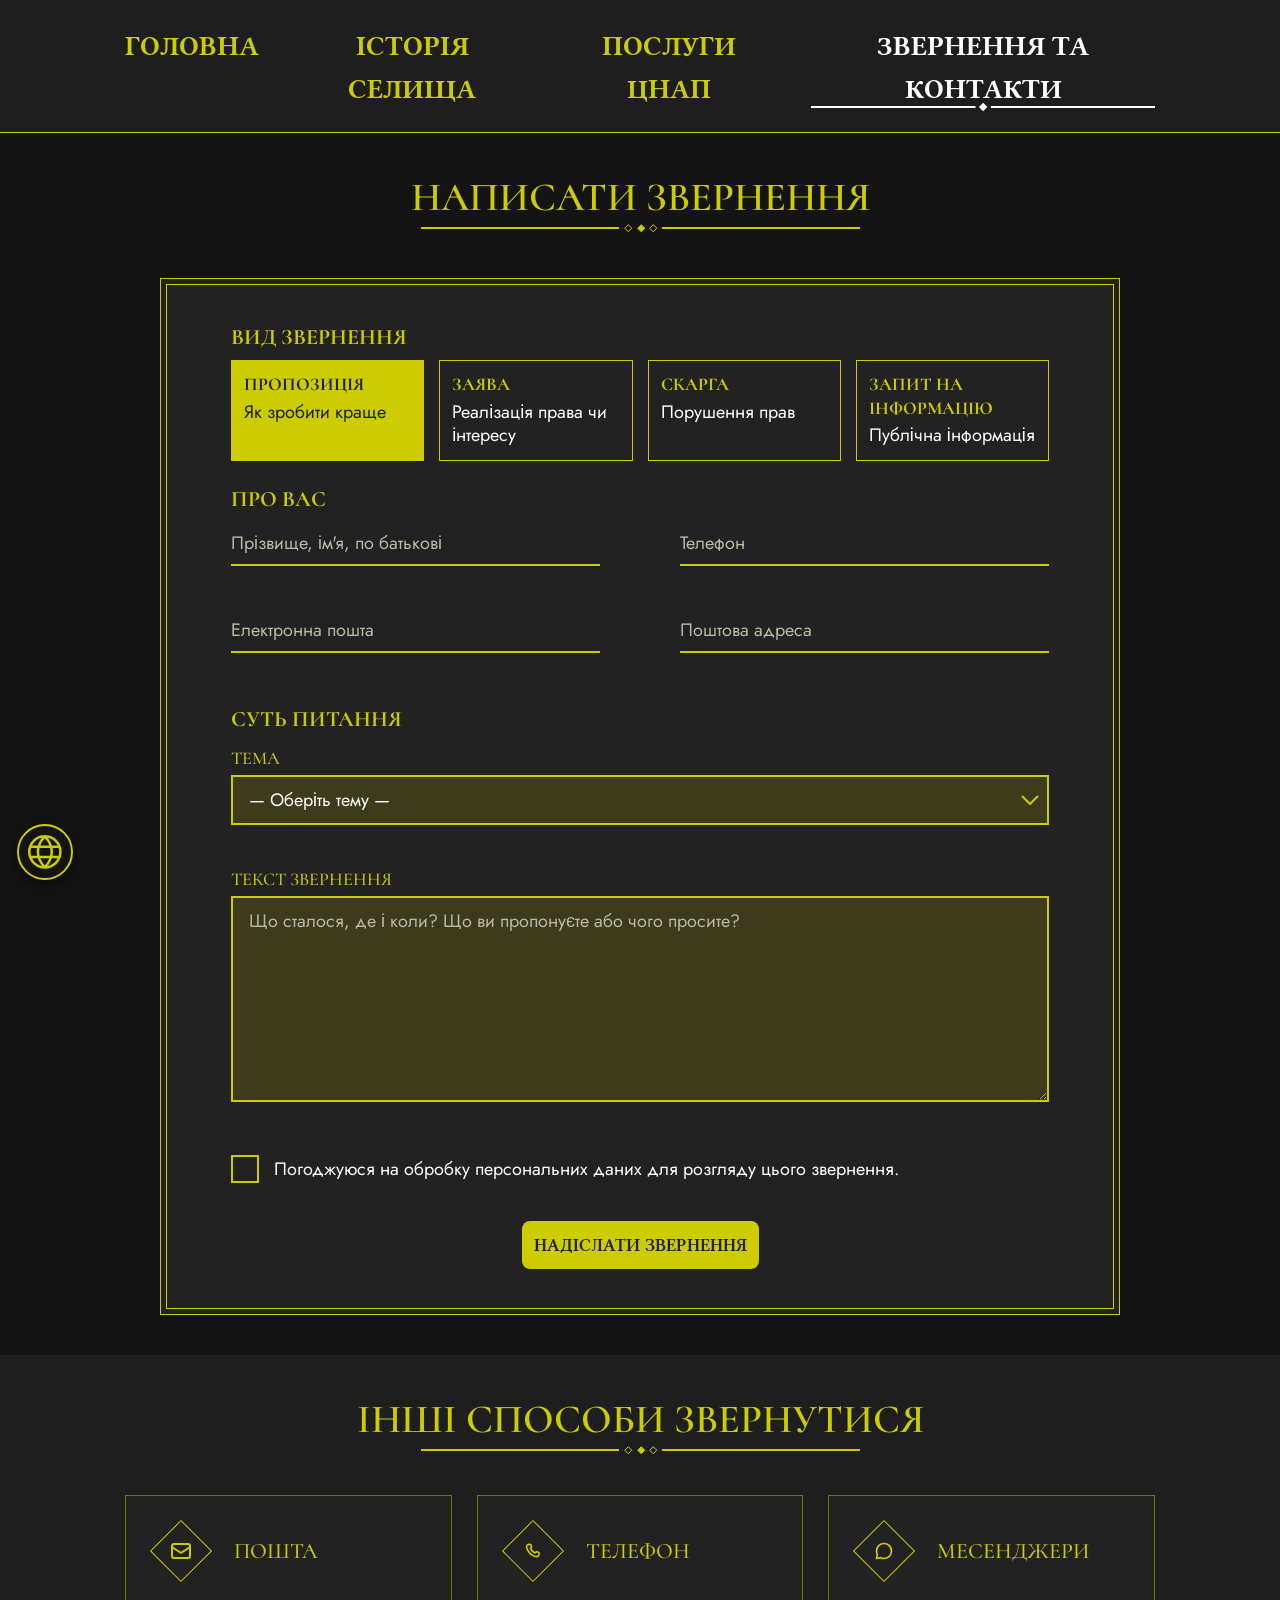
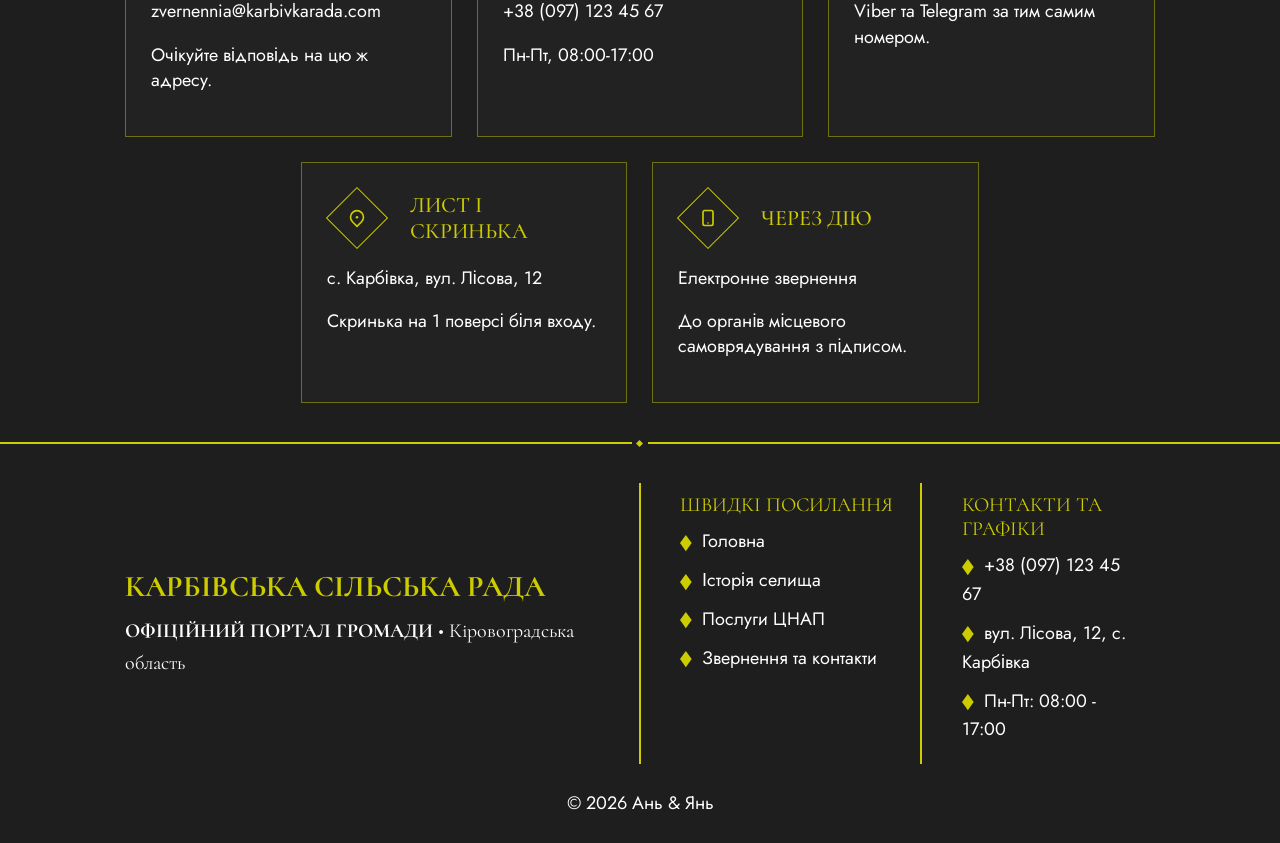
==== commit df3a7516: "Вимога від замовника (№5)" ====
--- a/contact.html
+++ b/contact.html
@@ -12,16 +12,20 @@
 		<link rel="stylesheet" href="css/responsive.css" />
 	</head>
 	<body data-p="contact">
-		<!-- Шапка сайту -->
 		<header class="top">
-			<button class="burger" aria-label="Меню">
-				<img class="" src="img/icons/menu.svg" alt="" />
-			</button>
+			<a class="brand" href="index.html">Карбівська сільська рада</a>
+			<button class="burger" type="button" aria-label="Меню" aria-expanded="false" aria-controls="nav"></button>
+			<div class="nav-overlay"></div>
 			<nav id="nav">
-				<a href="index.html">Головна</a>
+				<div class="nav-head">
+					<span>Навігація</span>
+					<button class="nav-close" type="button" aria-label="Закрити меню"></button>
+				</div>
+				<a href="index.html" class="on">Головна</a>
 				<a href="history.html">Історія селища</a>
 				<a href="services.html">Послуги ЦНАП</a>
-				<a href="contact.html" class="on">Звернення та контакти</a>
+				<a href="contact.html">Звернення та <span class="lw">контакти</span></a>
+				<p class="nav-foot">Карбівська сільська рада</p>
 			</nav>
 		</header>
 		<main>
@@ -144,7 +148,6 @@
 				</div>
 			</section>
 		</main>
-		<!-- Футер сайту -->
 		<footer class="ft">
 			<div class="wrap fg">
 				<div>
@@ -172,6 +175,7 @@
 		</footer>
 		<script src="js/common/utils.js"></script>
 		<script src="js/common/nav.js"></script>
+		<script src="js/common/social.js"></script>
 		<script src="js/data/topics.js"></script>
 		<script src="js/pages/contact.js"></script>
 	</body>
--- a/css/layout.css
+++ b/css/layout.css
@@ -6,14 +6,13 @@
     border-bottom: 1px solid var(--color-accent);
     text-align: center;
 }
-.burger {
+/* Елементи мобільного меню: на ПК не показуються */
+.brand,
+.burger,
+.nav-head,
+.nav-foot,
+.nav-overlay {
     display: none;
-    margin: 0 auto;
-    padding: 6px 12px;
-    border: 1px solid var(--color-accent);
-}
-.burger img {
-    width: 26px;
 }
 nav {
     display: flex;
@@ -65,7 +64,6 @@
     transform: translateX(-50%);
     clip-path: polygon(50% 0, 100% 50%, 50% 100%, 0 50%);
 }
-
 
 .ft {
     position: relative;
@@ -169,4 +167,231 @@
     font-family: var(--font-text);
     font-size: var(--size-p);
     font-weight: var(--fw-regular);
+}
+
+/* ═════════════ Соцмережі ═════════════
+   ПК (від 901px): кнопка-глобус .soc
+   Планшет і телефон (до 900px): висувна панель .sp знизу зліва */
+
+
+/* ───── Кружки з іконками (спільне): жовтий фон, чорна іконка ───── */
+.soc-list a,
+.sp a {
+    display: grid;
+    place-items: center;
+    width: 40px;
+    height: 40px;
+    border-radius: 50%;
+    border: 2px solid var(--color-accent);
+    background: var(--color-accent);
+}
+.soc-list a img,
+.sp a img {
+    width: 22px;
+    height: 22px;
+    object-fit: contain;
+    transition: transform 0.2s, filter 0.2s;
+}
+
+/* Наведення (лише там, де є миша): іконка збільшується, позаду біле світіння */
+@media (hover: hover) {
+    .soc-list a:hover img,
+    .sp a:hover img {
+        transform: scale(1.25);
+        filter: drop-shadow(0 0 3px #fff) drop-shadow(0 0 6px #fff);
+    }
+    .soc-list a:hover,
+    .sp a:hover {
+        background: #b3b300;
+    }
+}
+/* На дотик те саме, поки палець тисне */
+.soc-list a:active img,
+.sp a:active img {
+    transform: scale(1.25);
+    filter: drop-shadow(0 0 3px #fff) drop-shadow(0 0 6px #fff);
+}
+.soc-list a:focus-visible,
+.sp a:focus-visible,
+.soc-btn:focus-visible,
+.sp-tab:focus-visible {
+    outline: 2px solid #fff;
+    outline-offset: 2px;
+}
+
+
+/* ───── ПК: кнопка-глобус ───── */
+.soc {
+    position: fixed;
+    left: max(16px, env(safe-area-inset-left, 0px));
+    bottom: max(20px, env(safe-area-inset-bottom, 0px));
+    z-index: 90; /* нижче за мобільне меню (99–100) */
+    display: flex;
+    flex-direction: column;
+    align-items: center;
+    gap: 10px;
+}
+.soc-btn {
+    display: grid;
+    place-items: center;
+    width: 56px;
+    height: 56px;
+    border-radius: 50%;
+    border: 2px solid var(--color-accent);
+    background: var(--color-bg-dark);
+    box-shadow: 0 4px 14px rgba(0, 0, 0, 0.5);
+    transition: box-shadow 0.2s;
+}
+.soc-btn:hover {
+    box-shadow: 0 0 14px rgba(204, 204, 0, 0.45);
+}
+.globe {
+    width: 34px;
+    height: 34px;
+    object-fit: contain;
+    transition: transform 0.6s ease;
+}
+.soc.open .globe {
+    transform: rotate(360deg); /* глобус робить оберт */
+}
+
+/* Панель із кружками над кнопкою */
+.soc-list {
+    display: flex;
+    flex-direction: column;
+    gap: 8px;
+    padding: 8px; /* 40 + 2×8 = 56px, як ширина кнопки */
+    border: 1px solid var(--color-accent);
+    border-radius: 28px;
+    background: var(--color-bg-dark);
+    transform-origin: bottom center;
+    opacity: 0;
+    visibility: hidden;
+    transform: translateY(12px) scale(0.85);
+    transition: transform 0.3s, opacity 0.3s, visibility 0.3s;
+}
+.soc.open .soc-list {
+    opacity: 1;
+    visibility: visible;
+    transform: none;
+}
+
+
+/* Планшет і телефон: висувна панель знизу зліва */
+.sp {
+    display: none;
+    position: fixed;
+    left: 0;
+    bottom: max(16px, env(safe-area-inset-bottom, 0px));
+    z-index: 90;
+    width: clamp(56px, 15vw, 72px);
+    padding: 8px 0;
+    background: var(--color-bg-dark);
+    border: 1px solid var(--color-accent);
+    border-left: 0;
+    transition: transform 0.3s;
+}
+.sp-list {
+    display: flex;
+    flex-direction: column;
+    align-items: center;
+    gap: 8px;
+}
+
+.sp-tab {
+    position: absolute;
+    left: 100%;
+    bottom: 0;
+    width: 24px;
+    height: 48px;
+    border-radius: 0 8px 8px 0;
+    background: var(--color-accent);
+}
+.sp-tab::before {
+    content: '';
+    position: absolute;
+    left: 50%;
+    top: 50%;
+    width: 8px;
+    height: 8px;
+    border-left: 2px solid var(--color-bg);
+    border-bottom: 2px solid var(--color-bg);
+    transform: translate(-30%, -50%) rotate(45deg);
+    transition: transform 0.3s;
+}
+.sp.closed {
+    transform: translateX(-100%);
+}
+.sp.closed .sp-tab::before {
+    transform: translate(-70%, -50%) rotate(225deg);
+}
+
+body.menu-open .soc,
+body.menu-open .sp {
+    display: none;
+}
+
+@media (max-width: 900px) {
+    .soc {
+        display: none;
+    }
+    .sp {
+        display: block;
+    }
+}
+
+/* Телефон (до 600px) */
+@media (max-width: 600px) {
+    .sp {
+        width: 44px;
+        bottom: max(12px, env(safe-area-inset-bottom, 0px));
+        padding: 6px 0;
+        background: var(--color-bg-dark);
+    }
+    .sp-list {
+        gap: 6px;
+    }
+    .sp a {
+        width: 32px;
+        height: 32px;
+        border-width: 1px;
+    }
+    .sp a img {
+        width: 18px;
+        height: 18px;
+    }
+    .sp-tab {
+        width: 20px;
+        height: 40px;
+    }
+}
+
+/* Телефон горизонтально: панель вужча, іконки менші, щоб вміститись по висоті */
+@media (max-width: 900px) and (max-height: 450px) {
+    .sp {
+        bottom: 8px;
+        padding: 4px 0;
+    }
+    .sp-list {
+        gap: 4px;
+    }
+    .sp a {
+        width: 32px;
+        height: 32px;
+    }
+    .sp a img {
+        width: 18px;
+        height: 18px;
+    }
+}
+
+@media (prefers-reduced-motion: reduce) {
+    .globe,
+    .soc-list,
+    .sp,
+    .sp-tab::before,
+    .soc-list a img,
+    .sp a img {
+        transition: none;
+    }
 }
--- a/css/responsive.css
+++ b/css/responsive.css
@@ -16,36 +16,284 @@
 	}
 }
 @media (max-width: 900px) {
+	.top {
+		display: flex;
+		align-items: center;
+		justify-content: space-between;
+		padding: 18px var(--space-side);
+		text-align: left;
+	}
+	.brand {
+		display: block;
+		max-width: calc(100% - 50px);
+		font: var(--fw-bold) 26px/1.1 var(--font-head);
+		text-transform: uppercase;
+		color: var(--color-accent);
+	}
+
+	/* Бургер: три жовті лінії */
 	.burger {
 		display: block;
-	}
+		flex: none;
+		width: 30px;
+		height: 20px;
+		margin: 0;
+		padding: 0;
+		border: 0;
+		background:
+			linear-gradient(var(--color-accent), var(--color-accent)) 0 0 / 100% 2px no-repeat,
+			linear-gradient(var(--color-accent), var(--color-accent)) 0 50% / 100% 2px no-repeat,
+			linear-gradient(var(--color-accent), var(--color-accent)) 0 100% / 100% 2px no-repeat;
+	}
+
+	/* Затемнення сторінки */
+	.nav-overlay {
+		display: block;
+		position: fixed;
+		inset: 0;
+		z-index: 99;
+		background: rgba(0, 0, 0, 0.6);
+		opacity: 0;
+		visibility: hidden;
+		transition: opacity 0.3s, visibility 0.3s;
+	}
+
+	/* Висувна панель */
 	nav {
-		display: none;
+		position: fixed;
+		top: 0;
+		right: 0;
+		z-index: 100;
+		width: min(360px, 56vw);
+		min-width: 220px;
+		height: 100vh;
+		height: 100dvh;
+		margin: 0;
+		padding-bottom: var(--space-lg);
 		flex-direction: column;
 		align-items: center;
+		justify-content: flex-start;
 		gap: 0;
-		margin-top: var(--space-sm);
-	}
-	nav.open {
+		background: var(--color-bg-dark);
+		border-left: 2px solid var(--color-accent);
+		overflow-y: auto;
+		transform: translateX(100%);
+		visibility: hidden;
+		transition: transform 0.3s, visibility 0.3s;
+	}
+	body.menu-open {
+		overflow: hidden;
+	}
+	body.menu-open nav {
+		transform: none;
+		visibility: visible;
+	}
+	body.menu-open .nav-overlay {
+		opacity: 1;
+		visibility: visible;
+	}
+
+	.nav-head {
 		display: flex;
-	}
+		align-items: center;
+		justify-content: space-between;
+		align-self: stretch;
+		margin-bottom: var(--space-lg);
+		padding: 14px 20px;
+		border-bottom: 2px solid var(--color-accent);
+		font: var(--fw-bold) var(--size-h3) var(--font-head);
+		text-transform: uppercase;
+		color: var(--color-accent);
+	}
+	.nav-close {
+		position: relative;
+		flex: none;
+		width: 28px;
+		height: 28px;
+	}
+	.nav-close::before,
+	.nav-close::after {
+		content: '';
+		position: absolute;
+		left: 50%;
+		top: 50%;
+		width: 24px;
+		height: 2px;
+		background: var(--color-accent);
+		transform: translate(-50%, -50%) rotate(45deg);
+	}
+	.nav-close::after {
+		transform: translate(-50%, -50%) rotate(-45deg);
+	}
+
 	nav a {
-		padding: 10px 0;
-	}
-	.addr,
+		position: relative;
+		display: block;
+		width: max-content;
+		max-width: calc(100% - 40px);
+		margin: 0 20px 12px;
+		padding: 8px 0 14px;
+		font-family: var(--font-menu);
+		font-size: 22px;
+		font-weight: var(--fw-bold);
+		line-height: 1.2;
+		text-align: center;
+	}
+
+	nav a .lw {
+		display: inline-block;
+	}
+
+	.nav-foot {
+		display: block;
+		align-self: stretch;
+		margin-top: auto;
+		padding: var(--space-md) 20px 0;
+		font: var(--fw-bold) var(--size-h3)/1.3 var(--font-head);
+		text-transform: uppercase;
+		color: var(--color-accent);
+	}
 	.two,
 	.ev,
-	.cg,
 	.fg {
 		grid-template-columns: 1fr;
 	}
 
-	.ban {
+	/* Розділювач під «Контакти та розклад прийому»: на всю ширину, ромби звичайного розміру.
+   :not(.l) виключає лінію під «Офіційні бланки», селектор не чіпає сторінку історії */
+.ttl.m + .dv:not(.l) {
+	width: 100%;
+	max-width: none;
+	height: 9px;
 	aspect-ratio: auto;
-	min-height: 200px;
-	padding: var(--space-md);
-	background-size: cover;
-	}
+	margin: 3px 0 0;
+	-webkit-mask:
+		linear-gradient(#000, #000) left center / calc(50% - 21.75px) 2px no-repeat,
+		linear-gradient(#000, #000) right center / calc(50% - 21.75px) 2px no-repeat,
+		url("data:image/svg+xml,<svg xmlns='http://www.w3.org/2000/svg' width='33.5' height='8.5' viewBox='0 0 33.5 8.5'><g fill='none' stroke='black' stroke-width='1'><polygon points='4.25,0.707 7.793,4.25 4.25,7.793 0.707,4.25'/><polygon points='29.25,0.707 32.793,4.25 29.25,7.793 25.707,4.25'/></g><polygon points='16.75,0 21,4.25 16.75,8.5 12.5,4.25' fill='black'/></svg>") center / 33.5px 8.5px no-repeat;
+	mask:
+		linear-gradient(#000, #000) left center / calc(50% - 21.75px) 2px no-repeat,
+		linear-gradient(#000, #000) right center / calc(50% - 21.75px) 2px no-repeat,
+		url("data:image/svg+xml,<svg xmlns='http://www.w3.org/2000/svg' width='33.5' height='8.5' viewBox='0 0 33.5 8.5'><g fill='none' stroke='black' stroke-width='1'><polygon points='4.25,0.707 7.793,4.25 4.25,7.793 0.707,4.25'/><polygon points='29.25,0.707 32.793,4.25 29.25,7.793 25.707,4.25'/></g><polygon points='16.75,0 21,4.25 16.75,8.5 12.5,4.25' fill='black'/></svg>") center / 33.5px 8.5px no-repeat;
+}
+
+/* Дві колонки з вертикальною лінією між ними */
+.cg {
+	grid-template-columns: 1fr 1fr;
+	justify-content: stretch; /* скидає center з services.css */
+	padding: 28px 0;
+}
+.cg > div:first-child {
+	padding: 0 30px 0 30px; /* лівий відступ = правому відступу від лінії */
+}
+.cg > div:last-child {
+	padding: 0 30px 0 30px;
+	border-left: 1px solid var(--color-accent);
+}
+
+/* Контакти: іконки без квадратних рамок, кнопка і мапа по центру колонки */
+.ci {
+	align-items: flex-start;
+	gap: 10px;
+}
+.ci .sq {
+	width: 30px;
+	height: 29px; /* = line-height тексту, іконка стоїть на рівні першого рядка */
+	border: 0;
+}
+.ci .sq img {
+	width: 26px;
+	height: 26px;
+}
+.cg .btn {
+	display: flex;
+	width: max-content;
+	margin: 20px auto 0;
+	padding: 12px 12px;
+	font-size: 20px;
+	border-radius: var(--radius-md);
+}
+.map-link {
+	margin: var(--space-md) auto 0;
+}
+
+/* Розклад: день ліворуч, час праворуч */
+#sch,
+.brk {
+	max-width: none;
+}
+#sch li {
+	justify-content: space-between;
+	padding: 8px 5px;
+	font-size: 18px;
+}
+#sch li.today span {
+	margin-left: 20px; /* «Ср» зсунуто вправо від ромба */
+}
+#sch li.today::before {
+	left: 5px;
+}
+.brk {
+	padding: 10px 0;
+	border-bottom: 0;
+}
+.brk .ic {
+	width: 24px;
+	height: 24px;
+}
+
+.ban {
+	width: auto; /* скидає width: 100% з home.css */
+	max-width: none;
+	aspect-ratio: auto;
+	min-height: 0;
+	justify-content: center;
+	gap: 20px;
+	margin: var(--space-md) var(--space-side);
+	padding: 30px 35px;
+	background: none; /* прибирає header.png */
+	border: 3px solid var(--color-accent);
+	outline: 3px solid var(--color-accent);
+	outline-offset: -12px; /* 6px проміжку між лініями */
+}
+.ban .bt {
+	--h1: clamp(26px, 4.6vw, 40px);
+	display: flex;
+	flex-direction: column;
+	align-items: center;
+	flex: none;
+}
+.ban .bt h1 {
+	order: 0;
+	font-size: var(--h1);
+}
+.ban .bt .dv {
+	order: 1;
+	width: calc(var(--h1) * 4.6); /* довжина слова «КАРБІВКА» */
+	height: 9px;
+	aspect-ratio: auto;
+	margin: 2px 0 2px;
+	-webkit-mask-size: 439px 9px;
+	mask-size: 439px 9px;
+	-webkit-mask-position: center;
+	mask-position: center;
+}
+.ban .bt p {
+	order: 2;
+	font-size: clamp(20px, 3.4vw, 30px);
+}
+.ban .bt h2 {
+	order: 3;
+	margin-top: 5px;
+	font-size: clamp(20px, 3.2vw, 28px);
+	font-weight: var(--fw-semibold);
+}
+.ban-map {
+	display: block;
+	flex: none;
+	width: 34%;
+	height: auto;
+}
 
 	.two::before {
 		display: none;
@@ -66,20 +314,176 @@
 	.ev.r > div {
 		text-align: left;
 	}
-	.mayor {
-		max-width: 380px;
-		margin: 0 auto;
-	}
+	.addr {
+	grid-template-columns: 280px 1fr;
+	column-gap: 30px;
+	row-gap: 0;
+	padding-block: var(--space-md);
+}
+.mtxt {
+	display: contents; /* заголовок, розділювач, абзаци й кнопка стають елементами сітки .addr */
+}
+.mtxt .ttl {
+	grid-column: 1 / -1;
+	grid-row: 1;
+}
+.mtxt .dv {
+	grid-column: 1 / -1;
+	grid-row: 2;
+	margin: 3px auto var(--space-md);
+}
+.mayor {
+	grid-column: 1;
+	grid-row: 3 / span 4; /* фото з підписом займає лівий бік під заголовком */
+	align-self: start;
+	max-width: none;
+	margin: 0;
+}
+.mtxt p,
+.mtxt .btn {
+	grid-column: 2;
+}
+.mtxt p {
+	margin: 0 0 var(--space-md);
+}
+.mtxt p:last-of-type {
+	margin-bottom: 0;
+}
 	.fc {
 		border-left: 0;
 	}
 	.fg > div {
 		padding-inline: 0;
 	}
+
+	.dark {
+	padding-top: 0; /* прибирає 18px з home.css */
+}
+.dvw {
+	transform: translateY(-50%); /* центр розділювача лягає на межу двох кольорів */
+}
+.dark .dvw {
+	width: 100%;
+	max-width: none;
+}
+.dark .dvw.dvw-mob {
+	display: block;
+	transform: none; /* без зсуву вгору, який потрібен лише першому розділювачу */
+	margin-bottom: var(--space-md);
+}
+.nw {
+	grid-template-columns: 250px 1fr;
+	height: auto;
+	min-height: 210px;
+}
+.nw .pframe img {
+	width: 100%;
+	height: 150px;
+}
+
+.hd {
+	flex-direction: column;
+	align-items: stretch;
+	gap: 6px;
+}
+.hd h2 {
+	text-align: center;
+}
+.hd a {
+	align-self: flex-end; /* «Усі новини» під заголовком праворуч */
+}
+
+.sv .btn {
+	width: 70%; /* скидає 100% з services.css */
+	align-self: center; /* картка .sv є flex-колонкою, тож центруємо кнопку по горизонталі */
+	padding: 8px;
+	font-size: 20px;
+	text-align: center;
+	text-wrap: balance;
+	border-radius: var(--radius-md);
+}
+
+.fr .btn {
+	padding: 12px;
+	font-size: 15px;
+	font-weight: var(--fw-semibold);
+	border-radius: var(--radius-md); /* 10px */
+}
+
 }
 @media (max-width: 600px) {
+	nav a.on:has(.lw)::before,
+	nav a.on:has(.lw)::after {
+		display: none;
+	}
+	nav a.on .lw {
+		position: relative;
+		display: inline-block;
+		padding-bottom: 14px;
+	}
+	nav a.on .lw::before {
+		content: '';
+		position: absolute;
+		left: 0;
+		right: 0;
+		bottom: 1px;
+		height: 9px;
+		background:
+			linear-gradient(var(--color-white), var(--color-white)) left center / calc(50% - 7.5px) 2px no-repeat,
+			linear-gradient(var(--color-white), var(--color-white)) right center / calc(50% - 7.5px) 2px no-repeat;
+	}
+	nav a.on .lw::after {
+		content: '';
+		position: absolute;
+		left: 50%;
+		bottom: 1.25px;
+		width: 8.5px;
+		height: 8.5px;
+		background: var(--color-white);
+		transform: translateX(-50%);
+		clip-path: polygon(50% 0, 100% 50%, 50% 100%, 0 50%);
+	}
+	.nav-head {
+		font-size: 18px;
+	}
+	.nav-foot {
+		font-size: 18px;
+	}
+	nav a {
+		max-width: calc(100% - 16px);
+		margin: 0 8px 4px;
+		padding: 8px 0 12px;
+		font-size: 22px;
+		line-height: 1.15;
+	}
+	nav {
+		width: 57vw;
+		min-width: 0;
+		padding-bottom: var(--space-md);
+	}
+	.nav-head {
+		align-self: auto;
+		width: calc(100% - 16px);
+		margin: 0 8px var(--space-md);
+		padding: 12px 8px;
+	}
+	.nav-foot {
+		align-self: auto;
+		width: calc(100% - 16px);
+		margin-left: 8px;
+		padding: var(--space-md) 8px 0;
+	}
+	.nw .pframe img {
+		width: 100%;
+		height: auto;
+		aspect-ratio: 5 / 2; /* пропорція кадру з макета, ≈ 340 / 136 */
+		object-fit: cover;
+	}
 	:root {
 		--space-side: 20px;
+	}
+	.brand {
+		font-size: 18px;
 	}
 	.grid3,
 	.grid3.o,
@@ -112,4 +516,1335 @@
 	.dv.s {
 		width: 60%;
 	}
-}
+
+/* ───── Головна: телефон ───── */
+.ban {
+	flex-direction: column; /* текст зверху, мапа під ним */
+	gap: 20px;
+	padding: 25px 15px;
+}
+.ban .bt {
+	--h1: 24px; /* від нього рахується довжина розділювача */
+}
+.ban .bt h1 {
+	font-size: 24px;
+}
+.ban .bt h2 {
+	order: 2; /* «Карбівська сільська рада» (біла) йде перед областю */
+	margin-top: 5px;
+	font-size: 22px;
+}
+.ban .bt p {
+	order: 3;
+	font-size: 22px;
+}
+.ban-map {
+	width: min(60%, 220px);
+}
+
+.addr {
+	grid-template-columns: 1fr; /* одна колонка */
+	padding-block: var(--space-md);
+}
+.mayor,
+.mtxt .ttl,
+.mtxt .dv,
+.mtxt p,
+.mtxt .btn {
+	grid-column: 1;
+	grid-row: auto; /* скидає розташування з блоку планшета */
+}
+.mayor {
+	justify-self: center;
+	width: min(100%, 230px);
+	margin-bottom: var(--space-lg);
+}
+.mayor span,
+.mayor b {
+	font-size: 18px;
+}
+.mtxt .ttl {
+	font-size: 20px;
+}
+.mtxt .dv {
+	margin: 3px auto var(--space-md);
+}
+.mtxt p {
+	margin: 0 0 var(--space-md);
+	font-size: 15px;
+}
+.mtxt .btn {
+	display: flex;
+	width: max-content;
+	margin: var(--space-md) auto 0;
+	padding: 12px;
+	font-size: 18px;
+}
+
+/* ───── Головна: новини, телефон ───── */
+.hd h2 {
+	font-size: 22px;
+}
+.hd a {
+	font-size: 13px;
+}
+.nw {
+	grid-template-columns: 1fr; /* фото зверху, текст під ним */
+	height: auto;
+	min-height: 0;
+	gap: var(--space-xs);
+	padding-bottom: var(--space-sm);
+}
+.nw .pframe {
+	width: 100%;
+}
+.nw > div:not(.pframe) {
+	padding-bottom: 0;
+}
+.nw small {
+	font-size: 15px;
+}
+.nw h3 {
+	margin: 6px 0 8px;
+	font-size: 15px;
+}
+.nw p {
+	font-size: 15px;
+	text-align: justify;
+}
+.nw a {
+	padding-top: 10px;
+	font-size: 13px;
+}
+
+/* ───── Головна: події, телефон ───── */
+.evt {
+	grid-template-columns: 70px 1fr;
+	gap: 15px;
+	padding: var(--space-md) var(--space-sm);
+}
+.evt .tag {
+	top: -10px;
+	padding: 3px 10px;
+	font-size: 10px;
+}
+.evt .tag .ic {
+	width: 12px;
+	height: 12px;
+}
+.dt {
+	font-size: 15px;
+}
+.dt b {
+	font-size: 32px;
+}
+.dt b::after {
+	width: 32px; /* лінія під числом пропорційно меншому числу */
+}
+.evt h3 {
+	font-size: 15px;
+}
+.evt p {
+	font-size: 15px;
+	gap: 6px;
+}
+.evt p .ic {
+	width: 16px;
+	height: 16px;
+}
+.evt .btn {
+	padding: 10px;
+	font-size: 15px;
+	border-radius: 10px;
+}
+.evt .btn .ic {
+	width: 16px;
+	height: 16px;
+}
+
+.two {
+	padding-bottom: 0;
+}
+.two > div:last-child {
+	padding-bottom: 0;
+}
+.evt:last-of-type {
+	margin-bottom: var(--space-md); /* 25px до лінії футера */
+}
+
+.nw:last-child {
+	margin-bottom: 0;
+	padding-bottom: 0;
+}
+.two > div:first-child {
+	padding-bottom: var(--space-md); /* 25px від «Читати далі» до розділювача */
+}
+.two > div:last-child {
+	padding-top: 0; /* прибирає подвійний відступ над розділювачем */
+	padding-bottom: 0;
+}
+
+/* ───── Послуги ЦНАП: телефон ───── */
+
+/* Заголовки секцій (.ttl.m має вищу специфічність, тому вказую обидва) */
+.ttl,
+.ttl.m {
+	font-size: 24px;
+}
+
+/* Пошук */
+.srch input {
+	font-size: 15px;
+}
+
+/* Картки послуг */
+.sv h3 {
+	font-size: 18px;
+}
+.sv li {
+	font-size: 15px;
+}
+.sv .btn {
+	width: 90%; /* скидає 70% з блоку 900px */
+	padding: 12px;
+	font-size: 15px;
+}
+
+/* Бланки: іконка + текст зверху, кнопка по центру нижче */
+.fr {
+	display: grid;
+	grid-template-columns: auto 1fr;
+	align-items: start;
+	column-gap: 10px;
+	row-gap: 14px;
+	padding: 18px 0;
+}
+
+.fr h3 {
+	text-align: justify;
+	font-size: 15px;
+}
+.fr small {
+	margin-top: 8px;
+	font-size: 15px;
+}
+.fr .btn {
+	grid-column: 1 / -1;  /* на всю ширину під іконкою і текстом */
+	justify-self: center; /* по центру */
+	padding: 12px 22px;
+	font-size: 15px;
+	border-radius: var(--radius-md);
+}
+
+/* Контакти і розклад: одна колонка замість двох */
+.cg {
+	grid-template-columns: 1fr;
+	padding: 20px 0;
+}
+.cg > div:first-child {
+	padding: 0 20px 24px;
+}
+.cg > div:last-child {
+	padding: 24px 20px 0;
+	border-left: 0;
+	border-top: 1px solid var(--color-accent);
+}
+.cg h4 {
+	margin-bottom: var(--space-sm);
+	font-size: 18px;
+}
+.ci {
+	font-size: 15px;
+	line-height: 1.5;
+}
+.ci .sq {
+	height: 22px;
+}
+.ci .sq img {
+	width: 22px;
+	height: 22px;
+}
+.cg .btn {
+	font-size: 15px;
+}
+#sch li,
+#sch li span,
+.brk {
+	font-size: 15px;
+}
+.tip {
+	padding: 16px var(--space-sm);
+	font-size: 15px;
+}
+.tip::before {
+	margin-right: var(--space-xs);
+}
+
+
+.fr div {
+	align-self: center;
+	min-width: 0;
+}
+/* Іконка в бланках: ромб 30×30 */
+.fr .dia {
+	width: 30px;
+	height: 30px;
+	margin: 7px 10px 7px 7px; /* ліва вершина ромба збігається з початком лінії */
+}
+.fr .dia img {
+	width: 15px;
+	height: 15px;
+}
+
+/* Іконки в картках послуг: 40×40 */
+.sv .sq {
+	width: 40px;
+	height: 40px;
+}
+.sv .sq img {
+	width: 20px;
+	height: 20px;
+}
+
+/* ───── Футер: телефон ───── */
+.fg > div:first-child {
+	padding: 0 0 var(--space-sm);
+}
+.fg h3 {
+	font-size: 22px;
+	text-align: center;
+	line-height: 1.2;
+}
+.fg > div:first-child p {
+	font-size: 18px;
+	text-align: center;
+}
+
+/* Обидва блоки посилань зсунуті від лівого краю */
+.fg > div:nth-child(2),
+.fg > div:nth-child(3) {
+	padding: var(--space-xs) 0 var(--space-xs) 15px;
+}
+.fc h4 {
+	margin-bottom: var(--space-xs);
+	font-size: 18px;
+}
+.fc a,
+.fc p {
+	margin: 8px 0;
+	font-size: 16px;
+}
+.fc a::before,
+.fc p::before {
+	width: 10px;
+	height: 14px;
+}
+
+.cp {
+	padding: var(--space-md) var(--space-sm);
+	font-size: 16px;
+}
+}
+
+/* ───────── Історія: планшет (600–900px) ───────── */
+.br-tab { display: none; }
+.hy { display: none; }
+
+
+@media (min-width: 600px) and (max-width: 900px) {
+    .tl {
+        --u: 32px;
+        aspect-ratio: 744 / 610;
+        max-height: none;
+        margin-top: -30px;
+        margin-bottom: -80px;
+    }
+
+
+    .tl::before {
+        background: url("data:image/svg+xml,<svg xmlns='http://www.w3.org/2000/svg' viewBox='0 0 744 610' preserveAspectRatio='none'><path d='M-2.84857 144.293C135.863 99.7818 162.833 112.727 153.97 202.881C139.711 500.875 303.786 284.79 482.499 214.314C661.211 143.837 664.632 269.443 646.184 301.954C627.735 334.465 494.906 503.532 616.188 565.523C649.559 577.967 724.676 564.812 747.84 548.292' fill='none' stroke='%23CCCC00' stroke-width='8'/></svg>") center / 100% 100% no-repeat;
+    }
+
+
+    .tl .yr {
+        font-family: var(--font-num);
+        font-size: 32px;
+        font-weight: var(--fw-bold);
+    }
+
+
+    .yr::before { left: calc(50% + var(--dx, 0em)); }
+
+
+    .tip2 {
+        --ext: 0px;
+        display: flex;
+        align-items: stretch;
+        gap: 0.5em;
+        box-sizing: border-box;
+        width: 313px !important;
+        height: 107px !important;
+        padding: 3px;
+        border: 1px solid var(--color-accent);
+        background-image: none;
+        white-space: normal;
+        text-align: left;
+    }
+
+
+    .tip2 .ph {
+        flex: 0 0 122px;
+        width: 122px;
+        height: 99px;
+        object-fit: cover;
+        aspect-ratio: auto;
+        margin: 0;
+        border-width: 1px;
+    }
+
+
+    .tip2 .tx {
+        display: flex;
+        flex-direction: column;
+        justify-content: space-between;
+        flex: 1;
+        min-width: 0;
+        padding: 0.5em 0.4em 0.2em 0;
+    }
+
+
+    .tip2 .tx span {
+        font-family: var(--font-head);
+        font-size: 20px;
+        font-weight: var(--fw-bold);
+    }
+
+
+    .tip2 a {
+        right: 0;
+        bottom: 0;
+        margin: 0.6em 0 0 auto;
+        font-family: var(--font-head);
+        font-size: 15px;
+        font-weight: var(--fw-regular);
+    }
+
+
+    .ttl .br-tab { display: block; }
+    .tip2 .br-tab { display: block; }
+    .tip2 .hy { display: inline; }
+
+
+    .ttl {
+        font-family: var(--font-head);
+        font-size: 32px;
+        font-weight: var(--fw-bold);
+        text-align: center;
+        line-height: 1.15;
+        margin: 0;
+    }
+
+
+    .dv {
+        width: 622px;
+        max-width: 100%;
+        margin: 0 auto 24px;
+    }
+
+
+    .ev,
+    .ev.r {
+        grid-template-columns: 1fr;
+        gap: 16px;
+    }
+
+
+    .ev.r figure,
+    .ev.r .ph-col { order: 0; }
+
+
+    .ev .ph-col {
+        width: 622px;
+        max-width: 100%;
+        margin-inline: auto;
+    }
+
+
+    .ev .pframe {
+        width: 100%;
+        margin-inline: 0;
+    }
+
+
+    .ev .pframe img { aspect-ratio: 600 / 335; }
+
+
+    .tl-link {
+        font-family: var(--font-head);
+        font-size: 17px;
+        font-weight: var(--fw-medium);
+        text-align: right;
+        margin-top: 12px;
+    }
+
+
+    .ev > div:not(.ph-col),
+    .ev.r > div:not(.ph-col) {
+        width: 100%;
+        max-width: 622px;
+        margin-inline: auto;
+        text-align: left;
+    }
+
+
+    .ev h3,
+    .ev.r h3 {
+        margin: 0 0 var(--space-md);
+        text-align: left;
+    }
+
+
+    .ev h3 b {
+        font-family: var(--font-num);
+        font-size: 32px;
+        font-weight: var(--fw-bold);
+    }
+
+
+    .ev h3 span {
+        font-family: var(--font-head);
+        font-size: 32px;
+        font-weight: var(--fw-bold);
+    }
+
+
+    .ev p {
+        font-family: var(--font-text);
+        font-size: 17px;
+        font-weight: var(--fw-regular);
+    }
+
+
+    .dvw {
+        width: 622px;
+        max-width: 100%;
+        margin-inline: auto;
+    }
+
+
+    main > .sec:first-child { padding-top: 30px; }
+}
+
+/* ───────── Форма звернення: планшет (600–900px) ───────── */
+@media (min-width: 600px) and (max-width: 900px) {
+    .fm {
+        box-sizing: border-box;
+        width: 616px;
+        max-width: 100%;
+        min-height: 952px;
+        margin: 30px auto 0;
+        padding: 28px 22px;
+
+
+    }
+
+
+    .fm h4 {
+        margin: 18px 0 8px;
+        font-size: 16px;
+    }
+
+
+    /* вид звернення: 2 × 2 */
+    .types {
+        grid-template-columns: 1fr 1fr;
+        gap: 12px 14px;
+    }
+
+
+    .types button {
+        padding: 8px;
+        font-size: 14px;
+    }
+
+
+    .types b {
+        margin-bottom: 6px;
+        font-size: 13px;
+        font-weight: var(--fw-medium);
+    }
+
+
+    /* про вас: 2 колонки */
+    .g2 {
+        gap: 4px 14px;
+    }
+
+
+    .fm input:not([type='checkbox']) {
+        padding: 6px 0;
+        border-bottom-width: 1px;
+        font-size: 14px;
+    }
+
+
+    /* суть питання */
+    .lb {
+        margin-top: 10px;
+        font-size: 14px;
+        text-transform: uppercase;
+    }
+
+
+    .fm select,
+    .fm textarea {
+        padding: 8px 12px;
+        border-width: 1px;
+        font-size: 14px;
+    }
+
+
+    .fm textarea {
+        min-height: 150px;
+    }
+
+
+    /* чекбокс */
+    .chk {
+        align-items: flex-start;
+        gap: 10px;
+        margin: 16px 0 8px;
+        font-size: 14px;
+    }
+
+
+    .chk input {
+        width: 22px;
+        height: 22px;
+        border-width: 1px;
+    }
+
+
+    .btn.c {
+        padding: 12px 14px;
+        font-size: 20px;
+    }
+
+
+    .fm h4 {
+        font-size: 20px;
+    }
+
+
+    .types b {
+        font-size: 17px;
+        margin-bottom: 12px;
+    }
+
+
+    .types button {
+        font-size: 17px;
+    }
+
+
+    .fm input:not([type='checkbox']) {
+        font-size: 17px;
+    }
+
+
+    .lb {
+        font-size: 17px;
+        font-weight: var(--fw-medium);
+    }
+
+
+    .fm select,
+    .fm textarea {
+        font-size: 17px;
+    }
+
+
+    .chk {
+        font-size: 17px;
+    }
+
+
+    .err {
+        min-height: 0;
+        margin-top: 0;
+    }
+
+
+    .err:not(:empty) {
+        margin-top: 4px; /* відступ зʼявляється, тільки коли є текст помилки */
+    }
+
+
+    .types button {
+        padding: 8px 12px 22px; /* зверху 8, з боків 8, знизу 14 */
+    }
+
+
+    .fm select {
+        box-sizing: border-box;
+        width: 552px;
+        max-width: 100%;
+        height: 48px;
+        padding: 0 14px;
+    }
+
+
+    .btn.c {
+        display: block;
+        width: 235px;
+        height: 53px;
+        width: fit-content;
+        margin: var(--space-xs) auto 0;
+        text-transform: lowercase;
+    }
+
+
+    .btn.c::first-letter {
+        text-transform: uppercase;
+    }
+
+
+    .fm {
+        padding: 40px;
+    }
+
+
+    .lb {
+        margin-top: 12px;    /* зверху */
+        margin-bottom: 12px;  /* знизу, до поля */
+    }
+
+
+    .fm select,
+    .fm textarea {
+        margin-top: 12px !important; /* щоб відступ не додавався двічі */
+    }
+
+
+    .btn.c {
+        margin: 24px auto 24px;
+    }
+
+
+    .fm {
+        padding-bottom: 0; /* нижній відступ тепер дає margin кнопки */
+    }
+
+    .grid3.o {
+        display: flex;
+        flex-wrap: wrap;
+        justify-content: center; /* остання картка в неповному рядку стає по центру */
+        gap: 24px;
+        max-width: 624px;
+        margin-inline: auto;
+        padding: 0;
+    }
+
+
+    /* остання картка по центру */
+    .grid3.o .card:last-child:nth-child(odd) {
+        grid-column: 1 / -1;
+        width: calc(50% - 12px);
+        justify-self: center;
+    }
+
+
+    .grid3.o .card {
+        box-sizing: border-box;
+        flex: 0 0 calc((100% - 24px) / 2); /* рівно дві в ряд */
+        width: auto;
+        max-width: none;
+        height: 188px;
+        margin: 0;
+        padding: 14px 16px;
+    }
+
+
+    .grid3.o .card:last-child:nth-child(odd) {
+        grid-column: 2 / span 2;
+        justify-self: stretch;
+        width: auto;
+        margin: 0;
+    }
+
+
+    .grid3.o .card h3 {
+        font-size: 20px;
+        white-space: nowrap; /* «Через Дію» в один рядок */
+    }
+
+
+    .grid3.o .card p {
+        font-size: 17px;
+        margin: 10px 0;
+        line-height: 1.3;
+    }
+
+
+    .ttl {
+        font-size: 32px;
+    }
+
+	.fm.sent {
+        min-height: 0;
+        padding-bottom: 40px;
+    }
+
+}
+
+/* ───────── Футер: планшет (600–900px) ───────── */
+@media (min-width: 600px) and (max-width: 900px) {
+    .fg {
+        grid-template-columns: 1fr 1fr;
+        max-width: 622px;
+        margin-inline: auto;
+    }
+
+
+    /* назва порталу: на всю ширину, по центру */
+    .fg > div:first-child {
+        grid-column: 1 / -1;
+        text-align: center;
+        padding: 0 0 var(--space-xs);
+    }
+
+
+    .fg > div:first-child p {
+        margin-top: -8px;
+        margin-bottom: 9px;
+    }
+
+
+    .fg > div:nth-child(2),
+    .fg > div:nth-child(3) {
+        padding-top: 0;
+    }
+
+
+    .fg > div:nth-child(2) h3,
+    .fg > div:nth-child(3) h3,
+    .fg > div:nth-child(2) h4,
+    .fg > div:nth-child(3) h4 {
+        margin-top: 0;
+    }
+
+
+    .fg > div:nth-child(2) {
+        padding-left: 26px;
+        border-left: 0; /* лінія тільки між колонками */
+    }
+
+
+    .fg > div:nth-child(2) a,
+    .fg > div:nth-child(3) a,
+    .fg > div:nth-child(3) p {
+        padding-left: 4px;
+    }
+
+
+    /* вертикальна лінія між колонками, коротша знизу */
+    .fg > div:nth-child(3) {
+        border-left: 2px solid;
+        border-image: linear-gradient(var(--color-accent) calc(100% - 18px), transparent 0) 1;
+    }
+
+
+    .fg > div:nth-child(3) p {
+        white-space: nowrap;
+    }
+
+
+    /* розміри шрифтів */
+    .fg h3 {
+        font-size: 26px;
+    }
+
+
+    .fg p {
+        font-size: 18px;
+    }
+
+
+    .fc h4 {
+        font-size: 18px;
+    }
+
+
+    .fc a,
+    .fc p {
+        font-size: 17px;
+    }
+
+
+    .cp {
+        padding: 12px var(--space-md);
+        font-size: 17px;
+    }
+}
+
+@media (max-width: 599px) {
+    .ev,
+    .ev.r {
+        grid-template-columns: 1fr;
+        gap: 12px;
+        width: 345px;
+        max-width: 100%;
+        margin-inline: auto;
+    }
+
+
+    /* однаковий порядок і вирівнювання для всіх карток */
+    .ev.r figure,
+    .ev.r .ph-col {
+        order: 0;
+    }
+
+
+    .ev.r > div {
+        text-align: left;
+    }
+
+
+    .ev.r h3 {
+        margin-left: 0;
+        text-align: left;
+    }
+
+
+    /* фото: 345 × 148 разом із рамкою */
+    .ev .pframe {
+        width: 345px;
+        height: 148px;
+        max-width: 100%;
+        padding: 6px;
+        border-width: 2px;
+        outline-width: 2px;
+        outline-offset: -7px;
+    }
+
+
+    .ev .pframe img {
+        height: 100%;
+        aspect-ratio: auto;
+    }
+
+
+    /* текст і заголовок по ширині фото */
+    .ev > div:not(.ph-col) {
+        width: 100%;
+    }
+
+
+    /* роздільник між картками */
+    .dv {
+        width: 345px;
+        max-width: 100%;
+        margin-inline: auto;
+    }
+
+
+    .ev h3 {
+        font-size: 24px;
+    }
+
+
+    .ev h3 b {
+        font-size: 24px;
+    }
+
+
+    .ev h3 span {
+        font-size: 24px;
+    }
+
+
+    .ev p {
+        font-size: 15px;
+    }
+
+
+    .tl-link {
+        font-size: 15px;
+    }
+
+
+    .tl-link {
+        width: 345px;
+        max-width: 100%;
+        margin-inline: auto;
+        text-align: right;
+    }
+
+
+    .dv {
+        padding-inline: 0;
+        margin-left: auto !important;
+        margin-right: auto !important;
+    }
+
+
+    .wrap {
+        padding-inline: 0;
+        width: 345px;
+        max-width: 100%;
+        margin-inline: auto;
+    }
+
+
+    .ttl,
+    h1.ttl,
+    h2.ttl {
+        font-size: 24px;
+    }
+
+
+    .br-tab {
+        display: inline;
+    }
+
+
+    .ttl {
+        margin-top: -12px; /* піднімає заголовок; від'ємне значення тягне ще вище */
+    }
+
+
+
+
+@media (max-width: 599px) {
+    .tip2 {
+        --o: 3px;
+        --i: 6px;
+        --ext: 5px;
+        box-sizing: border-box;
+        width: 225px;
+        height: 85px;
+        padding: calc(var(--i) + 1px);
+        display: flex;
+        align-items: center;
+        gap: 8px;
+    }
+
+
+    /* фото 82 × 66 */
+    .tip2 .ph {
+        flex: none;
+        width: 82px;
+        height: 66px;
+        aspect-ratio: auto;
+        margin: 0;
+        border-bottom-width: 1px;
+        margin-left: 4px;
+    }
+
+
+    .tip2 .tx {
+        flex: 1;
+        min-width: 0;
+        display: flex;
+        flex-direction: column;
+        justify-content: space-between;
+        height: 100%;
+        text-align: left;
+        white-space: normal;
+    }
+
+
+    .tip2 .tx span {
+        font-size: 18px;
+        position: relative;
+        top: 4px;
+        left: -4px;
+    }
+
+
+    .tip2 .tx a {
+        position: relative;
+        bottom: 0;
+        right: 4px;
+        top: -4px;
+        margin-top: 0;
+        font-size: 13px;
+    }
+}
+
+
+    .tl {
+        width: 313px;
+        max-width: 100%;
+        margin: 30px auto var(--space-lg);
+        aspect-ratio: 313 / 555;
+        max-height: none;
+        margin-bottom: -50px;
+    }
+
+
+    /* нова лінія */
+    .tl::before {
+        background: url("data:image/svg+xml,<svg xmlns='http://www.w3.org/2000/svg' width='313' height='555' viewBox='0 0 313 555' fill='none'><path d='M236.368 120.778L236.096 118.795L236.053 118.801L236.011 118.808L236.368 120.778ZM2.04649 507.673L0.0870343 507.264L0.0521724 507.434L0.0472054 507.608L2.04649 507.673ZM244.951 1.65535L243.836 3.31072C267.106 19.0395 283.756 33.4945 294.265 46.4641C304.799 59.4649 308.96 70.7131 307.83 80.123C306.71 89.4447 300.314 97.5769 288.267 104.201C276.205 110.832 258.731 115.794 236.096 118.795L236.368 120.778L236.639 122.76C259.504 119.729 277.53 114.677 290.206 107.707C302.895 100.731 310.473 91.6751 311.801 80.6169C313.119 69.647 308.201 57.3231 297.369 43.9542C286.511 30.554 269.504 15.8416 246.066 -5.83211e-06L244.951 1.65535ZM236.368 120.778L236.011 118.808C161.758 131.96 116.459 146.325 92.4967 162.197C80.4817 170.155 73.583 178.655 71.2973 187.804C69.0047 196.981 71.4631 206.363 77.1863 215.824C82.8994 225.268 91.9729 234.977 103.275 244.962C114.592 254.961 128.241 265.318 143.188 276.041C173.166 297.546 208.247 320.444 240.873 345.183L242.078 343.591L243.282 341.999C210.64 317.25 175.248 294.127 145.511 272.795C130.601 262.099 117.082 251.834 105.916 241.97C94.7355 232.092 86.0111 222.699 80.6066 213.765C75.212 204.847 73.233 196.577 75.1785 188.789C77.131 180.974 83.1461 173.198 94.7159 165.534C117.923 150.162 162.477 135.897 236.725 122.747L236.368 120.778ZM242.078 343.591L240.873 345.183C273.271 369.747 289.89 394.312 295.807 416.607C301.714 438.866 297.015 459.078 286.348 475.152C275.658 491.26 258.965 503.217 240.945 508.803C222.926 514.389 203.744 513.562 187.967 504.367L186.965 506.094L185.964 507.82C202.911 517.697 223.297 518.466 242.144 512.624C260.99 506.782 278.46 494.287 289.684 477.373C300.931 460.425 305.897 439.046 299.673 415.597C293.459 392.183 276.153 366.923 243.282 341.999L242.078 343.591ZM2.04649 507.673L4.00591 508.083C8.66241 485.364 18.2473 471.913 30.7219 464.815C43.2621 457.679 59.1094 456.739 76.7209 459.893C111.997 466.209 153.193 488.722 185.964 507.82L186.965 506.094L187.967 504.367C155.287 485.321 113.495 462.417 77.4095 455.956C59.3402 452.72 42.4135 453.552 28.7322 461.336C14.9853 469.158 4.90122 483.776 0.0870343 507.264L2.04649 507.673ZM2.04649 507.673L0.0472054 507.608C-0.304949 519.956 1.25809 528.994 6.27351 536.386C11.2603 543.735 19.456 549.148 31.6111 554.751L32.4419 552.935L33.2727 551.119C21.2771 545.59 13.9277 540.556 9.58069 534.15C5.26237 527.785 3.70302 519.758 4.04577 507.739L2.04649 507.673Z' fill='%23CCCC00'/></svg>") center / 100% 100% no-repeat;
+    }
+
+
+    /* ромб 24 × 27 */
+    .yr::before {
+        width: 24px;
+        height: 27px;
+        background-image: url("data:image/svg+xml,<svg xmlns='http://www.w3.org/2000/svg' width='24' height='27' viewBox='0 0 24 27' fill='none'><rect width='17.9335' height='17.93' transform='matrix(0.665931 0.746013 -0.665224 0.746644 11.9272 0)' fill='%23141414'/><path d='M11.9283 2.23899L12.9261 1.11902L11.9272 0L10.9294 1.11997L11.9283 2.23899ZM21.873 13.3796L22.8719 14.4986L23.8697 13.3786L22.8708 12.2596L21.873 13.3796ZM11.9412 24.5269L10.9434 25.6469L11.9423 26.7659L12.9401 25.646L11.9412 24.5269ZM1.99653 13.3864L0.997638 12.2673L-0.000197872 13.3873L0.998699 14.5063L1.99653 13.3864ZM11.9283 2.23899L10.9305 3.35895L20.8751 14.4995L21.873 13.3796L22.8708 12.2596L12.9261 1.11902L11.9283 2.23899ZM21.873 13.3796L20.8741 12.2605L10.9423 23.4079L11.9412 24.5269L12.9401 25.646L22.8719 14.4986L21.873 13.3796ZM11.9412 24.5269L12.939 23.407L2.99437 12.2664L1.99653 13.3864L0.998699 14.5063L10.9434 25.6469L11.9412 24.5269ZM1.99653 13.3864L2.99543 14.5054L12.9272 3.35801L11.9283 2.23899L10.9294 1.11997L0.997638 12.2673L1.99653 13.3864Z' fill='%23CCCC00'/></svg>");
+    }
+
+
+    /* активний ромб: жовта заливка, біла обводка */
+    .yr.act::before {
+        background-image: url("data:image/svg+xml,<svg xmlns='http://www.w3.org/2000/svg' width='24' height='27' viewBox='0 0 24 27' fill='none'><rect width='17.9335' height='17.93' transform='matrix(0.665931 0.746013 -0.665224 0.746644 11.9272 0)' fill='%23CCCC00'/><path d='M11.9283 2.23899L12.9261 1.11902L11.9272 0L10.9294 1.11997L11.9283 2.23899ZM21.873 13.3796L22.8719 14.4986L23.8697 13.3786L22.8708 12.2596L21.873 13.3796ZM11.9412 24.5269L10.9434 25.6469L11.9423 26.7659L12.9401 25.646L11.9412 24.5269ZM1.99653 13.3864L0.997638 12.2673L-0.000197872 13.3873L0.998699 14.5063L1.99653 13.3864ZM11.9283 2.23899L10.9305 3.35895L20.8751 14.4995L21.873 13.3796L22.8708 12.2596L12.9261 1.11902L11.9283 2.23899ZM21.873 13.3796L20.8741 12.2605L10.9423 23.4079L11.9412 24.5269L12.9401 25.646L22.8719 14.4986L21.873 13.3796ZM11.9412 24.5269L12.939 23.407L2.99437 12.2664L1.99653 13.3864L0.998699 14.5063L10.9434 25.6469L11.9412 24.5269ZM1.99653 13.3864L2.99543 14.5054L12.9272 3.35801L11.9283 2.23899L10.9294 1.11997L0.997638 12.2673L1.99653 13.3864Z' fill='white'/></svg>");
+    }
+
+
+    .tl::after {
+        content: '';
+        position: absolute;
+        inset: -10px 0 -10px 0; /* на 10px вище за .tl, щоб верхній кружечок не обрізався */
+        z-index: 1;
+        pointer-events: none;
+
+
+        /* центри кружечків у px від лівого верхнього кута цього псевдоелемента
+           (початок координат на 10px вище за .tl, тому всі y вже +10px) */
+        --x1: 247px; --y1: 12px;     /* верхній кінець (було 2px -> -2px, +10px) */
+        --x2: 32px;  --y2: 563px;   /* нижній кінець (553px + 10px) */
+
+
+        --c: url("data:image/svg+xml,<svg xmlns='http://www.w3.org/2000/svg' width='12' height='12' viewBox='0 0 12 12' fill='none'><circle cx='5.97891' cy='5.97891' r='4.47891' fill='%23CCCC00' stroke-width='3' stroke='%23CCCC00'/></svg>");
+        background:
+            var(--c) calc(var(--x1) - 6px) calc(var(--y1) - 6px) / 12px 12px no-repeat,
+            var(--c) calc(var(--x2) - 6px) calc(var(--y2) - 6px) / 12px 12px no-repeat;
+    }
+
+
+    .yr.y1 {
+        transform: translate(-100%, -50%); /* рік повністю ліворуч від точки x, y */
+        padding-right: 15px;               /* місце під ромб: 12px (півширини) + 8px проміжок */
+        text-align: right;
+    }
+
+
+    /* ромб: центр точно в точці x, y, на висоті середини тексту */
+    .yr.y1::before {
+        left: 100%;
+        top: 50%;
+        transform: translate(-50%, -50%);
+    }
+
+
+    .yr.y2 {
+        transform: translate(-100%, -50%); /* рік повністю ліворуч від точки x, y */
+        padding-right: 15px;               /* місце під ромб: 12px + 8px проміжок */
+        text-align: right;
+    }
+
+
+    .yr.y2::before {
+        left: 100%;
+        top: 50%;
+        transform: translate(-50%, -50%);
+    }
+
+
+    .yr.y3 {
+        transform: translate(0, -50%); /* рік повністю праворуч від точки x, y */
+        padding-left: 15px;            /* місце під ромб: 12px (півширини) + 8px проміжок */
+        text-align: left;
+    }
+
+
+    /* ромб: центр у точці x, y, на висоті середини тексту */
+    .yr.y3::before {
+        left: 0;
+        top: 50%;
+        transform: translate(-50%, -50%);
+    }
+
+
+    .yr.y4 {
+        transform: translate(0, -50%); /* рік праворуч від точки x, y */
+        padding-left: 15px;            /* 12px (півширини ромба) + 8px проміжок */
+        text-align: left;
+    }
+
+
+    .yr.y4::before {
+        left: 0;
+        top: 50%;
+        transform: translate(-50%, -50%);
+    }
+
+
+    .yr.y5 {
+        transform: translate(0, -50%); /* рік праворуч від точки x, y */
+        padding-left: 15px;            /* 12px (півширини ромба) + 8px проміжок */
+        text-align: left;
+    }
+
+
+    .yr.y5::before {
+        left: 0;
+        top: 50%;
+        transform: translate(-50%, -50%);
+    }
+}
+
+/* ===== Мобільна версія (до 600px) ===== */
+@media (max-width: 600px) {
+    .fm {
+        width: 100%;
+        max-width: 359px;
+        min-height: 897px;
+        margin: 30px auto 0;
+        padding: 30px 15px;
+        box-sizing: border-box;
+    }
+
+    .fm h4 {
+        font-size: 18px;
+    }
+
+    .fm .types b,
+    .fm .types button,
+    .fm input:not([type='checkbox']),
+    .fm .lb,
+    .fm select,
+    .fm textarea,
+    .fm .chk,
+    .fm .btn.c {
+        font-size: 15px;
+    }
+
+    .fm .err {
+        font-size: 12px;
+    }
+
+    .fm.sent .okm {
+        font-size: 18px;
+    }
+
+    .fm .types {
+        grid-template-columns: repeat(2, minmax(0, 1fr));
+        gap: 10px;
+    }
+
+    .fm .types button {
+        padding: 10px 10px 10px 6px;
+    }
+
+    .ttl + .dv {
+        width: 100%;
+        max-width: 359px;
+        min-width: 0;
+        margin-left: auto;
+        margin-right: auto;
+        box-sizing: border-box;
+    }
+
+    .fm h4 {
+        margin: 20px 0 8px;
+    }
+
+    .fm .g2 {
+        grid-template-columns: 1fr;
+        gap: 4px;
+    }
+
+    .fm input:not([type='checkbox']) {
+        padding: 6px 0;
+    }
+
+    .fm .lb {
+        margin-top: 10px;
+    }
+
+    .fm select,
+    .fm textarea {
+        margin-top: 4px;
+        padding: 8px 12px;
+    }
+
+    .fm textarea {
+        height: 150px;
+    }
+
+    .fm .chk {
+        margin: 15px 0 4px;
+        gap: 10px;
+    }
+
+    .fm .err {
+        min-height: 0;
+        margin-top: 2px;
+    }
+
+    .fm {
+        padding-top: 15px;
+    }
+
+    .fm .btn.c {
+        display: block;
+        text-transform: lowercase;
+    }
+
+    .fm .btn.c::first-letter {
+        text-transform: uppercase;
+    }
+
+    .fm.sent > *:not(.okm) {
+        display: none !important;
+    }
+
+    .fm.sent {
+        min-height: 0;
+        padding-top: 30px;
+    }
+
+    .grid3.o .card {
+        width: 100%;
+        max-width: 367px;
+        height: 140px;
+        min-height: 140px;
+        margin-left: auto;
+        margin-right: auto;
+        box-sizing: border-box;
+        position: relative;
+        padding: 20px 25px 20px 70px;
+    }
+
+    .grid3.o .card h3 {
+        display: block;
+        align-items: center;
+        gap: 15px;
+        font-size: 20px;
+    }
+
+    .grid3.o .card p {
+        font-size: 15px;
+        margin: 12px 0;
+    }
+
+    .grid3.o .card .dia {
+        position: absolute;
+        left: 15px;
+        top: 17px;
+        width: 30px;
+        height: 30px;
+        margin: 0;
+    }
+
+    .grid3.o .card .dia img {
+        width: 100%;
+        height: 100%;
+    }
+
+
+}
+
